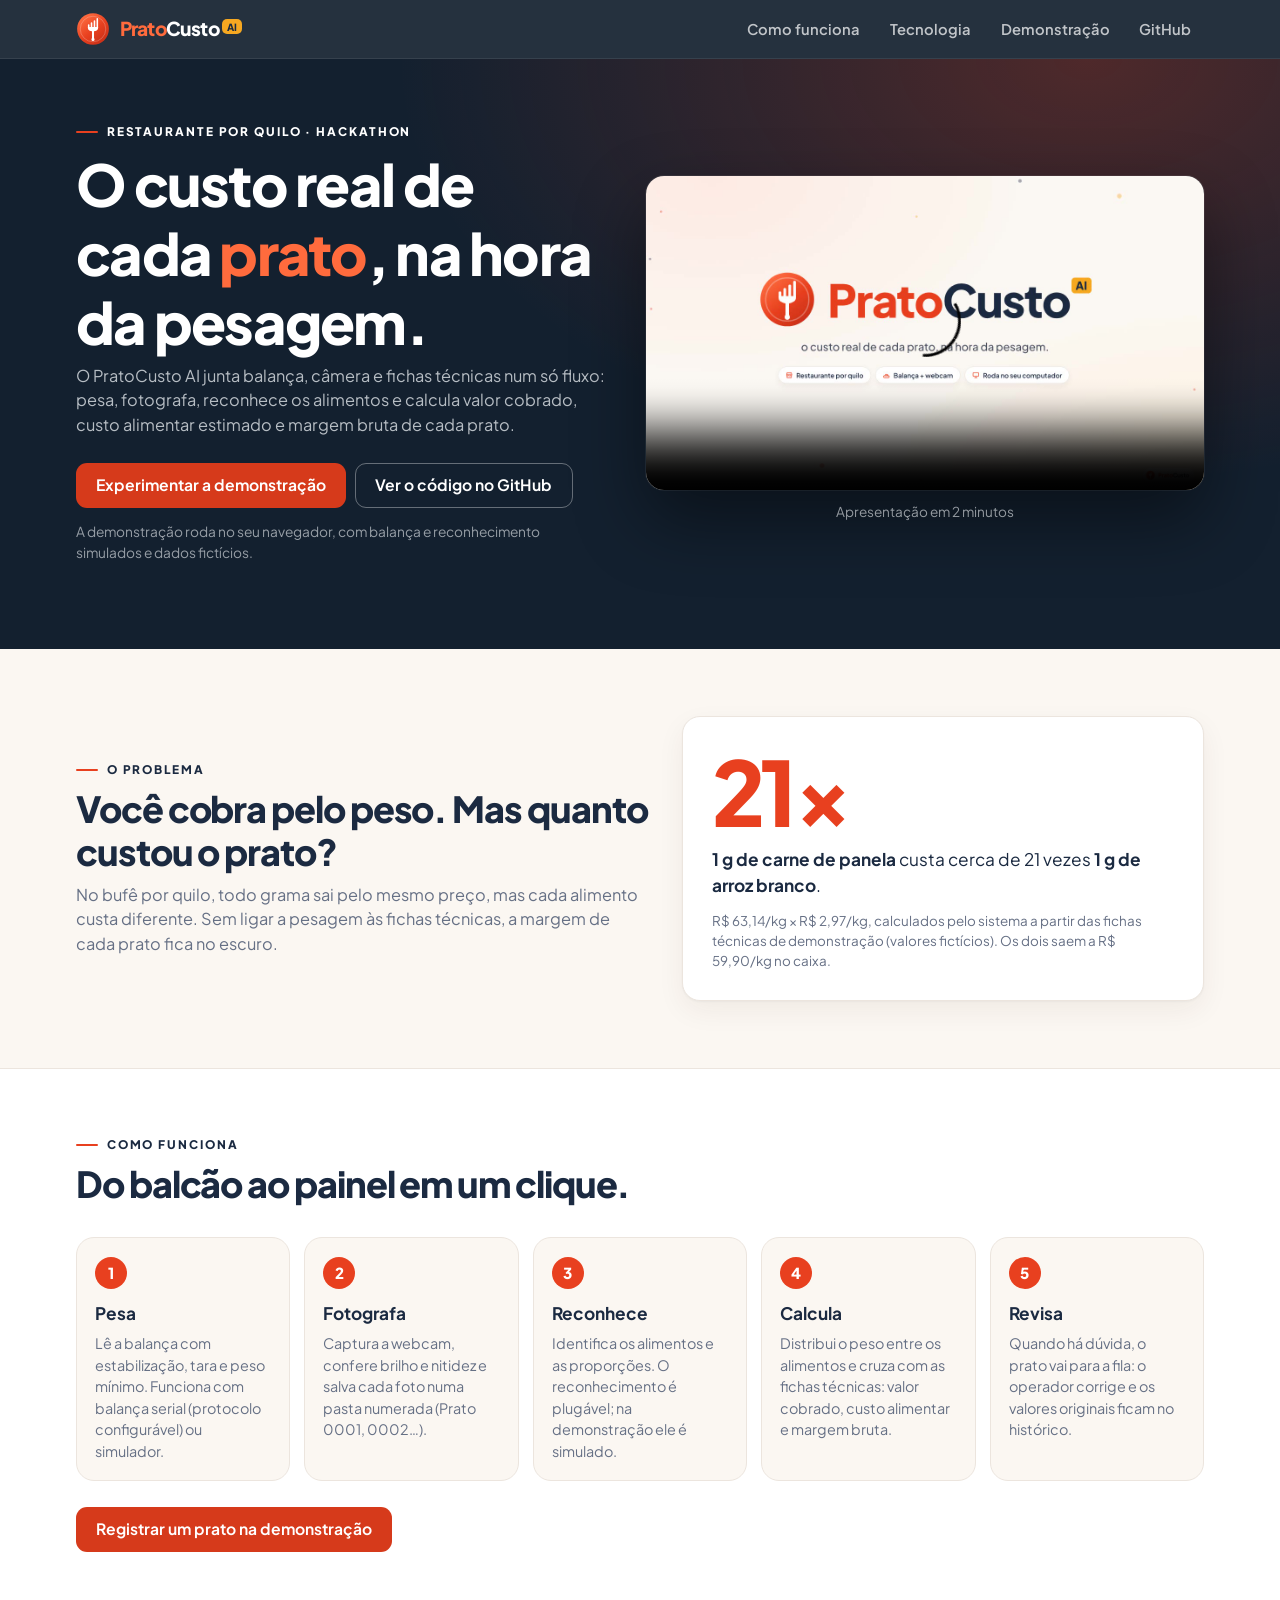
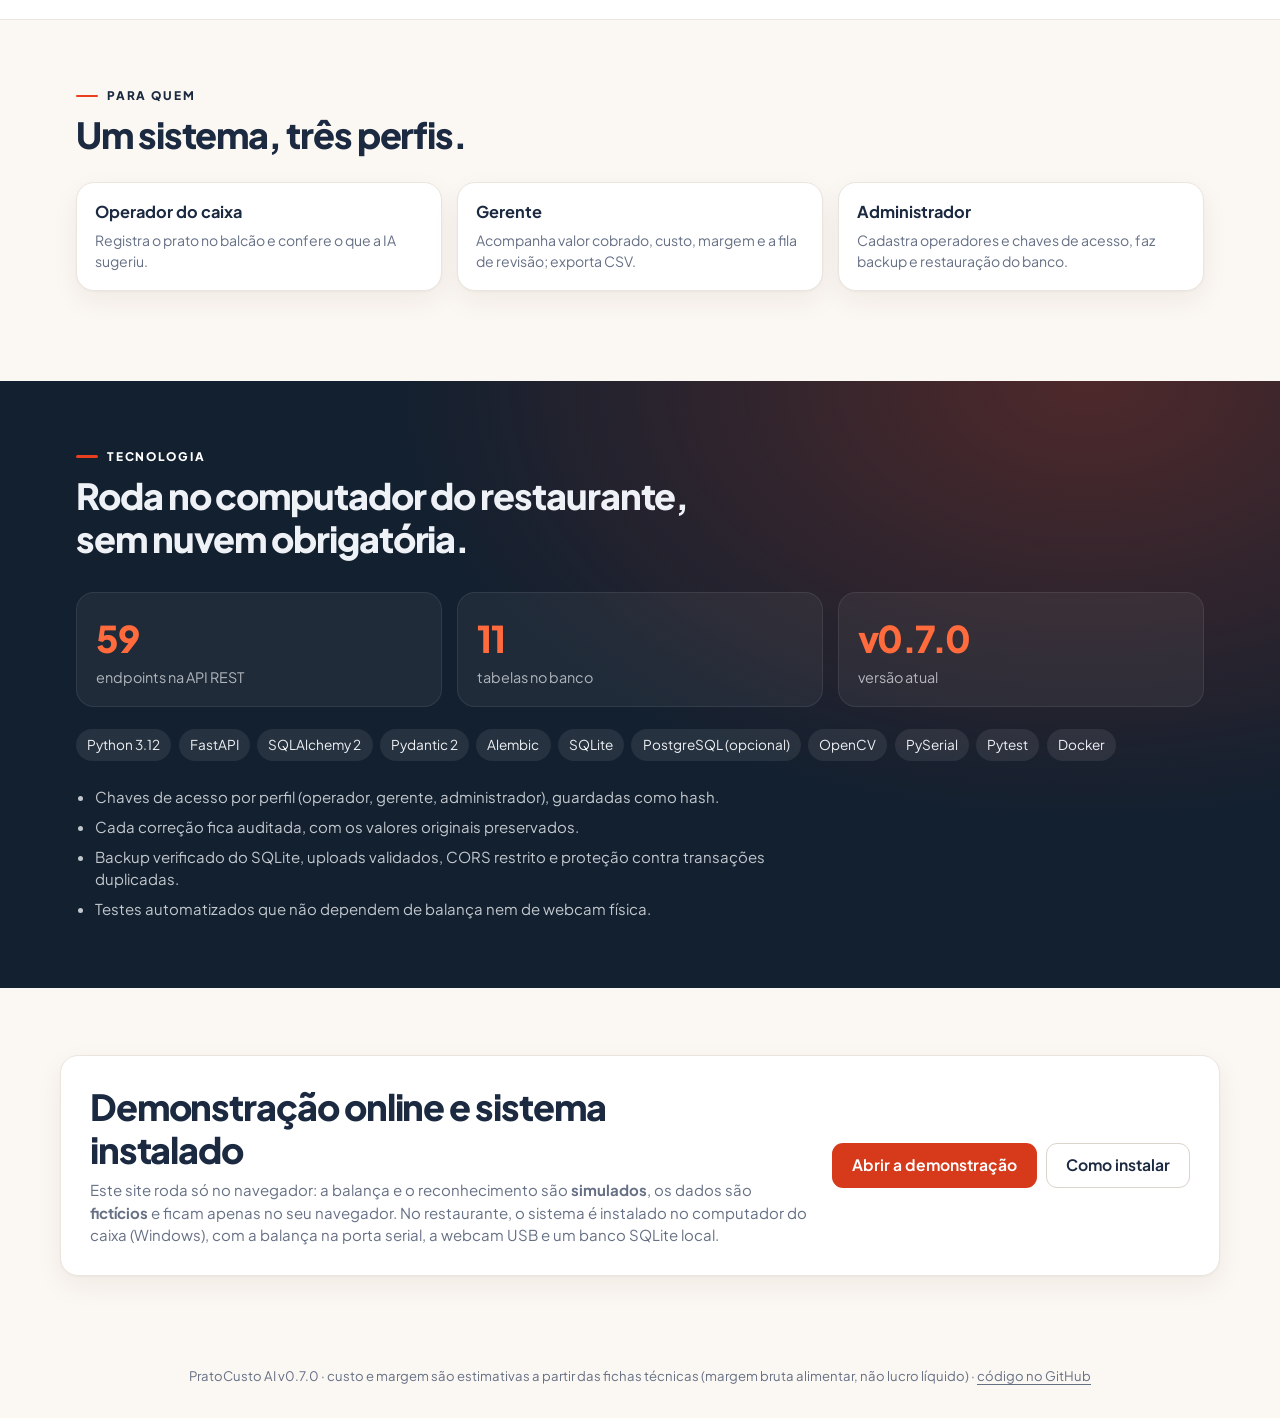
==== docs/index.html @ 38886a2a "Visual novo, página Balcão e site de demonstração no GitHub Pages - Identidade visual (tomate, tinta" ====
<!doctype html>
<html lang="pt-BR">
<head>
  <meta charset="utf-8">
  <meta name="viewport" content="width=device-width, initial-scale=1">
  <meta http-equiv="Content-Security-Policy" content="default-src 'self'; script-src 'self'; style-src 'self'; img-src 'self' data: blob:; media-src 'self' blob:; connect-src 'self'; base-uri 'self'; form-action 'self'; object-src 'none'">
  <meta name="description" content="PratoCusto AI: o custo real de cada prato no restaurante por quilo, na hora da pesagem. Balança, câmera, fichas técnicas e margem bruta.">
  <meta name="theme-color" content="#13202F">
  <title>PratoCusto AI — o custo real de cada prato</title>
  <link rel="icon" type="image/svg+xml" href="app/static/img/icone.svg">
  <link rel="preload" as="font" type="font/woff2" crossorigin href="app/static/fonts/PlusJakartaSans.woff2">
  <link rel="stylesheet" href="app/static/style.css">
  <link rel="stylesheet" href="assets/landing.css">
</head>
<body class="landing">
  <header class="topbar dark">
    <a class="brand" href="#inicio" aria-label="PratoCusto AI — início">
      <img src="app/static/img/icone.svg" alt="">
      <span class="wordmark"><span class="p">Prato</span>Custo<span class="ai">AI</span></span>
    </a>
    <nav aria-label="Seções">
      <a href="#como-funciona">Como funciona</a>
      <a href="#tecnologia">Tecnologia</a>
      <a href="app/index.html">Demonstração</a>
      <a href="https://github.com/LabdoGui/Hackathon-Bovinus">GitHub</a>
    </nav>
  </header>

  <section class="l-hero" id="inicio">
    <div class="l-wrap l-hero-grid">
      <div>
        <p class="kicker">Restaurante por quilo · Hackathon</p>
        <h1>O custo real de cada <span class="p">prato</span>, na hora da pesagem.</h1>
        <p class="lead">O PratoCusto AI junta balança, câmera e fichas técnicas num só fluxo: pesa, fotografa, reconhece os alimentos e calcula valor cobrado, custo alimentar estimado e margem bruta de cada prato.</p>
        <div class="actions">
          <a class="button lg" href="app/balcao.html">Experimentar a demonstração</a>
          <a class="button lg ghost" href="https://github.com/LabdoGui/Hackathon-Bovinus">Ver o código no GitHub</a>
        </div>
        <p class="l-small">A demonstração roda no seu navegador, com balança e reconhecimento simulados e dados fictícios.</p>
      </div>
      
      <figure class="l-video">
        <video controls preload="none" playsinline poster="media/pratocusto-poster.jpg">
          <source src="media/pratocusto.mp4" type="video/mp4">
        </video>
        <figcaption>Apresentação em 2 minutos</figcaption>
      </figure>
      
    </div>
  </section>

  <main>
    <section class="l-section">
      <div class="l-wrap l-problem">
        <div>
          <p class="kicker">O problema</p>
          <h2>Você cobra pelo peso. Mas quanto custou o prato?</h2>
          <p class="lead">No bufê por quilo, todo grama sai pelo mesmo preço, mas cada alimento custa diferente. Sem ligar a pesagem às fichas técnicas, a margem de cada prato fica no escuro.</p>
        </div>
        
        <div class="l-big card">
          <span class="l-ratio">21×</span>
          <p><b>1 g de carne de panela</b> custa cerca de 21 vezes <b>1 g de arroz branco</b>.</p>
          <p class="l-small">R$ 63,14/kg × R$ 2,97/kg, calculados pelo sistema a partir das fichas técnicas de demonstração (valores fictícios). Os dois saem a R$ 59,90/kg no caixa.</p>
        </div>
        
      </div>
    </section>

    <section class="l-section alt" id="como-funciona">
      <div class="l-wrap">
        <p class="kicker">Como funciona</p>
        <h2>Do balcão ao painel em um clique.</h2>
        <ol class="l-steps">
          <li><b>Pesa</b><span>Lê a balança com estabilização, tara e peso mínimo. Funciona com balança serial (protocolo configurável) ou simulador.</span></li>
          <li><b>Fotografa</b><span>Captura a webcam, confere brilho e nitidez e salva cada foto numa pasta numerada (Prato 0001, 0002…).</span></li>
          <li><b>Reconhece</b><span>Identifica os alimentos e as proporções. O reconhecimento é plugável; na demonstração ele é simulado.</span></li>
          <li><b>Calcula</b><span>Distribui o peso entre os alimentos e cruza com as fichas técnicas: valor cobrado, custo alimentar e margem bruta.</span></li>
          <li><b>Revisa</b><span>Quando há dúvida, o prato vai para a fila: o operador corrige e os valores originais ficam no histórico.</span></li>
        </ol>
        <div class="actions"><a class="button lg" href="app/balcao.html">Registrar um prato na demonstração</a></div>
      </div>
    </section>

    <section class="l-section">
      <div class="l-wrap">
        <p class="kicker">Para quem</p>
        <h2>Um sistema, três perfis.</h2>
        <div class="tiles l-tiles">
          <a class="tile" href="app/balcao.html"><strong>Operador do caixa</strong><span>Registra o prato no balcão e confere o que a IA sugeriu.</span></a>
          <a class="tile" href="app/dashboard.html"><strong>Gerente</strong><span>Acompanha valor cobrado, custo, margem e a fila de revisão; exporta CSV.</span></a>
          <a class="tile" href="https://github.com/LabdoGui/Hackathon-Bovinus/blob/claude/magical-fermat-438tis/docs/seguranca.md"><strong>Administrador</strong><span>Cadastra operadores e chaves de acesso, faz backup e restauração do banco.</span></a>
        </div>
      </div>
    </section>

    <section class="l-section dark" id="tecnologia">
      <div class="l-wrap">
        <p class="kicker">Tecnologia</p>
        <h2>Roda no computador do restaurante, sem nuvem obrigatória.</h2>
        <div class="l-stats">
          <div><b>59</b><span>endpoints na API REST</span></div>
          <div><b>11</b><span>tabelas no banco</span></div>
          <div><b>v0.7.0</b><span>versão atual</span></div>
        </div>
        <div class="chips l-chips">
          <span class="chip">Python 3.12</span><span class="chip">FastAPI</span><span class="chip">SQLAlchemy 2</span><span class="chip">Pydantic 2</span><span class="chip">Alembic</span><span class="chip">SQLite</span><span class="chip">PostgreSQL (opcional)</span><span class="chip">OpenCV</span><span class="chip">PySerial</span><span class="chip">Pytest</span><span class="chip">Docker</span>
        </div>
        <ul class="l-list">
          <li>Chaves de acesso por perfil (operador, gerente, administrador), guardadas como hash.</li>
          <li>Cada correção fica auditada, com os valores originais preservados.</li>
          <li>Backup verificado do SQLite, uploads validados, CORS restrito e proteção contra transações duplicadas.</li>
          <li>Testes automatizados que não dependem de balança nem de webcam física.</li>
        </ul>
      </div>
    </section>

    <section class="l-section">
      <div class="l-wrap l-cta card">
        <div>
          <h2>Demonstração online e sistema instalado</h2>
          <p>Este site roda só no navegador: a balança e o reconhecimento são <b>simulados</b>, os dados são <b>fictícios</b> e ficam apenas no seu navegador. No restaurante, o sistema é instalado no computador do caixa (Windows), com a balança na porta serial, a webcam USB e um banco SQLite local.</p>
        </div>
        <div class="actions">
          <a class="button lg" href="app/index.html">Abrir a demonstração</a>
          <a class="button lg secondary" href="https://github.com/LabdoGui/Hackathon-Bovinus/blob/claude/magical-fermat-438tis/docs/instalacao-windows.md">Como instalar</a>
        </div>
      </div>
    </section>
  </main>

  <footer class="footer">PratoCusto AI v0.7.0 · custo e margem são estimativas a partir das fichas técnicas (margem bruta alimentar, não lucro líquido) · <a href="https://github.com/LabdoGui/Hackathon-Bovinus">código no GitHub</a></footer>
</body>
</html>
---- docs/app/static/style.css ----
/* PratoCusto AI — identidade visual (tomate, tinta, mostarda, creme, noite).
   Fonte: Plus Jakarta Sans (SIL Open Font License, ver fonts/OFL.txt). */
@font-face {
  font-family: "Plus Jakarta Sans";
  src: url("fonts/PlusJakartaSans.woff2") format("woff2");
  font-weight: 200 800;
  font-display: swap;
}

:root {
  color-scheme: light;
  --bg: #fbf7f2;
  --surface: #ffffff;
  --surface-2: #f7f1ea;
  --text: #1b2a41;
  --muted: #667085;
  --border: #ece5de;
  --border-strong: #dcd3ca;
  --brand: #e8401f;
  --accent: #d63a1b;
  --accent-hover: #bb3116;
  --accent-ink: #b8321a;
  --accent-soft: #fde9e3;
  --on-accent: #ffffff;
  --mustard: #f6a821;
  --mustard-soft: #fef3dc;
  --ok: #18794e;
  --ok-soft: #e3f4ea;
  --warn: #a15c07;
  --warn-soft: #fef3dc;
  --danger: #c2261b;
  --danger-soft: #fde7e5;
  --ring: rgba(232, 64, 31, 0.28);
  --shadow: 0 1px 2px rgba(27, 42, 65, 0.04), 0 10px 28px rgba(60, 30, 10, 0.06);
  --shadow-lg: 0 2px 4px rgba(27, 42, 65, 0.05), 0 20px 44px rgba(60, 30, 10, 0.1);
  --radius: 18px;
  --radius-sm: 11px;
  --font: "Plus Jakarta Sans", system-ui, -apple-system, "Segoe UI", Roboto, sans-serif;
}
@media (prefers-color-scheme: dark) {
  :root {
    color-scheme: dark;
    --bg: #0f1925;
    --surface: #162334;
    --surface-2: #1c2b3f;
    --text: #eef1f5;
    --muted: #9aa6b6;
    --border: #243449;
    --border-strong: #31445c;
    --brand: #ff6b3d;
    --accent: #ff6b3d;
    --accent-hover: #ff8a62;
    --accent-ink: #ff8a62;
    --accent-soft: rgba(255, 107, 61, 0.14);
    --on-accent: #1b0f0a;
    --mustard-soft: rgba(246, 168, 33, 0.14);
    --ok: #4cc38a;
    --ok-soft: rgba(76, 195, 138, 0.14);
    --warn: #f6b348;
    --warn-soft: rgba(246, 179, 72, 0.14);
    --danger: #ff7a6e;
    --danger-soft: rgba(255, 122, 110, 0.14);
    --ring: rgba(255, 107, 61, 0.35);
    --shadow: 0 1px 2px rgba(0, 0, 0, 0.3), 0 10px 28px rgba(0, 0, 0, 0.25);
    --shadow-lg: 0 2px 4px rgba(0, 0, 0, 0.3), 0 20px 44px rgba(0, 0, 0, 0.35);
  }
}

/* ------------------------------------------------------------------ base */
* { box-sizing: border-box; }
html { -webkit-text-size-adjust: 100%; }
body {
  margin: 0; min-height: 100vh; display: flex; flex-direction: column;
  font-family: var(--font); font-size: 15px; line-height: 1.5;
  background: var(--bg); color: var(--text);
  -webkit-font-smoothing: antialiased;
}
a { color: var(--accent-ink); text-underline-offset: 3px; }
a:hover { text-decoration-thickness: 2px; }
h1, h2, h3 { line-height: 1.2; margin: 0; }
h1 { font-size: clamp(1.6rem, 1.2rem + 1.4vw, 2.1rem); font-weight: 800; letter-spacing: -0.03em; }
h2 { font-size: 1.08rem; font-weight: 750; letter-spacing: -0.01em; margin-bottom: 0.9rem; }
h3 { font-size: 0.95rem; font-weight: 700; margin: 1rem 0 0.4rem; }
p { margin: 0 0 0.75rem; }
.muted { color: var(--muted); }
[hidden] { display: none !important; }
:focus-visible { outline: 3px solid var(--ring); outline-offset: 2px; border-radius: 6px; }
.num, .metric-value, td { font-variant-numeric: tabular-nums; }

/* ------------------------------------------------------------- topo */
.demo-banner {
  display: flex; flex-wrap: wrap; align-items: center; justify-content: center; gap: 0.4rem 0.9rem;
  padding: 0.55rem 1rem; background: #13202f; color: #eef1f5; font-size: 0.86rem; text-align: center;
  border-bottom: 1px solid rgba(255, 255, 255, 0.08);
}
.demo-banner strong { color: var(--mustard); }
.demo-banner button { padding: 0.2rem 0.7rem; font-size: 0.8rem; background: transparent; color: inherit; border-color: currentColor; }
.demo-banner button:hover { background: rgba(255, 255, 255, 0.12); }
.topbar {
  position: sticky; top: 0; z-index: 10;
  display: flex; align-items: center; gap: 1rem; padding: 0.7rem max(1rem, calc((100% - 1160px) / 2 + 1rem));
  background: color-mix(in srgb, var(--surface) 88%, transparent);
  backdrop-filter: saturate(1.4) blur(10px); -webkit-backdrop-filter: saturate(1.4) blur(10px);
  border-bottom: 1px solid var(--border);
}
.brand { display: inline-flex; align-items: center; gap: 0.6rem; text-decoration: none; color: var(--text); flex: none; }
.brand img { width: 34px; height: 34px; display: block; }
.wordmark { font-weight: 800; font-size: 1.2rem; letter-spacing: -0.04em; line-height: 1; white-space: nowrap; }
.wordmark .p { color: var(--brand); }
.wordmark .ai {
  font-size: 0.62rem; letter-spacing: 0.02em; vertical-align: 0.55em; margin-left: 0.2rem;
  padding: 0.1rem 0.3rem; border-radius: 5px; background: var(--mustard); color: #1b2a41;
}
.topbar nav { margin-left: auto; display: flex; gap: 0.25rem; overflow-x: auto; scrollbar-width: none; }
.topbar nav::-webkit-scrollbar { display: none; }
.topbar nav a {
  padding: 0.42rem 0.8rem; border-radius: 999px; color: var(--muted); text-decoration: none;
  font-weight: 600; font-size: 0.92rem; white-space: nowrap;
}
.topbar nav a:hover { color: var(--text); background: var(--surface-2); }
.topbar nav a[aria-current="page"] { color: var(--accent-ink); background: var(--accent-soft); }

/* ------------------------------------------------------------ layout */
.container { width: 100%; max-width: 1160px; margin: 0 auto; padding: 1.8rem 1rem 3rem; flex: 1; }
.page-head { margin-bottom: 1.4rem; }
.kicker {
  display: flex; align-items: center; gap: 0.55rem; margin: 0 0 0.5rem;
  font-size: 0.74rem; font-weight: 800; letter-spacing: 0.16em; text-transform: uppercase; color: var(--text);
}
.kicker::before { content: ""; width: 22px; height: 2.5px; border-radius: 2px; background: var(--brand); }
.lead { color: var(--muted); font-size: 1.02rem; margin: 0.5rem 0 0; max-width: 62ch; }
.back { display: inline-flex; gap: 0.3rem; margin-bottom: 0.8rem; font-weight: 600; text-decoration: none; }
.grid-2 { display: grid; gap: 1.1rem; grid-template-columns: minmax(0, 1fr); margin-bottom: 1.1rem; }
@media (min-width: 900px) {
  .grid-2 { grid-template-columns: minmax(0, 1.25fr) minmax(0, 1fr); align-items: start; }
  .grid-2.wide-left { grid-template-columns: minmax(0, 1.65fr) minmax(0, 1fr); }
}
.footer { padding: 1.4rem 1rem 2rem; text-align: center; color: var(--muted); font-size: 0.82rem; }

/* -------------------------------------------------------------- cards */
.card {
  background: var(--surface); border: 1px solid var(--border); border-radius: var(--radius);
  padding: 1.3rem 1.35rem; margin: 0 0 1.1rem; box-shadow: var(--shadow);
}
.grid-2 > .card, .grid-2 > div > .card:last-child { margin-bottom: 0; }
.grid-2 > div > .card { margin-bottom: 1.1rem; }
.card-head { display: flex; align-items: center; justify-content: space-between; gap: 0.75rem; margin-bottom: 0.9rem; }
.card-head h2 { margin: 0; }

/* ------------------------------------------------------------ botões */
button, a.button {
  font: inherit; font-weight: 650; font-size: 0.93rem; line-height: 1.2;
  display: inline-flex; align-items: center; justify-content: center; gap: 0.45rem;
  padding: 0.62rem 1.05rem; border-radius: var(--radius-sm); border: 1px solid transparent;
  background: var(--accent); color: var(--on-accent); cursor: pointer; text-decoration: none;
  transition: background-color 0.15s, border-color 0.15s, transform 0.05s;
}
button:hover, a.button:hover { background: var(--accent-hover); }
button:active { transform: translateY(1px); }
button.secondary, a.button.secondary { background: var(--surface); color: var(--text); border-color: var(--border-strong); }
button.secondary:hover, a.button.secondary:hover { background: var(--surface-2); border-color: var(--muted); }
button.link { background: none; border: none; color: var(--accent-ink); padding: 0; text-decoration: underline; font-weight: 600; }
button.big { padding: 0.95rem 1.4rem; font-size: 1.05rem; border-radius: 14px; width: 100%; }
button:disabled { opacity: 0.5; cursor: not-allowed; transform: none; }
a.button { padding: 0.45rem 0.85rem; font-size: 0.86rem; }
a.button.lg { padding: 0.75rem 1.2rem; font-size: 0.98rem; }
.card-head .actions { margin-top: 0; }
.actions { display: flex; flex-wrap: wrap; gap: 0.55rem; margin-top: 0.9rem; }

/* -------------------------------------------------------- formulários */
input, select, textarea {
  font: inherit; font-size: 0.95rem; padding: 0.55rem 0.7rem; min-height: 42px;
  border: 1px solid var(--border-strong); border-radius: var(--radius-sm);
  background: var(--surface); color: var(--text); max-width: 100%;
}
input:focus, select:focus, textarea:focus { outline: none; border-color: var(--accent); box-shadow: 0 0 0 3px var(--ring); }
input[type="file"] { padding: 0.45rem; width: 100%; background: var(--surface-2); border-style: dashed; }
input[type="file"]::file-selector-button {
  font: inherit; font-weight: 650; margin-right: 0.8rem; padding: 0.4rem 0.8rem; border-radius: 8px;
  border: 1px solid var(--border-strong); background: var(--surface); color: var(--text); cursor: pointer;
}
input[type="radio"] { min-height: 0; accent-color: var(--accent); }
textarea { width: 100%; min-height: 0; resize: vertical; }
label { display: block; margin: 0.8rem 0 0.3rem; color: var(--muted); font-size: 0.88rem; font-weight: 600; }
.field-row { display: flex; flex-wrap: wrap; gap: 0.8rem; }
.field-row > label { flex: 1 1 10rem; margin-top: 0; }
.field-row input { width: 100%; }
.login { display: flex; flex-wrap: wrap; gap: 0.6rem; align-items: center; }
.login label { margin: 0; color: var(--text); font-weight: 700; }
.login input { flex: 1 1 18rem; }
.login .msg { flex-basis: 100%; }
.who { margin: 0; display: flex; flex-wrap: wrap; gap: 0.4rem; align-items: center; }
#auth { padding: 0.9rem 1.2rem; }
.filters { display: flex; flex-wrap: wrap; gap: 0.75rem; align-items: end; }
.filters label { margin: 0; display: flex; flex-direction: column; gap: 0.25rem; }
fieldset.modes { border: 0; padding: 0; margin: 0 0 0.8rem; display: inline-flex; gap: 0.25rem; background: var(--surface-2); border-radius: 999px; padding: 0.25rem; }
fieldset.modes legend { float: left; color: var(--muted); font-size: 0.85rem; font-weight: 600; padding: 0.35rem 0.6rem 0 0.5rem; }
fieldset.modes label { display: inline-flex; align-items: center; gap: 0.35rem; margin: 0; padding: 0.3rem 0.75rem; border-radius: 999px; color: var(--text); cursor: pointer; }
fieldset.modes label:has(input:checked) { background: var(--surface); box-shadow: var(--shadow); }

/* ------------------------------------------------------------- métricas */
.metrics { display: grid; grid-template-columns: repeat(auto-fit, minmax(158px, 1fr)); gap: 0.75rem; }
.metric {
  background: var(--surface-2); border-radius: 14px; padding: 0.9rem 1rem;
  display: flex; flex-direction: column; gap: 0.2rem; min-width: 0;
}
.metric-label { color: var(--muted); font-size: 0.8rem; font-weight: 600; }
.metric-value { font-size: 1.45rem; font-weight: 800; letter-spacing: -0.03em; overflow-wrap: anywhere; }
.metric-hint { color: var(--muted); font-size: 0.78rem; }
.metric.accent { background: var(--accent-soft); }
.metric.accent .metric-value { color: var(--accent-ink); }
.notes { margin: 0.9rem 0 0; padding-left: 1.1rem; color: var(--muted); font-size: 0.86rem; }
.notes li + li { margin-top: 0.2rem; }
.notes .warn { color: var(--warn); }

/* ------------------------------------------------------------- tabelas */
.table-wrap { overflow-x: auto; margin: 0 -0.2rem; }
table { border-collapse: collapse; width: 100%; font-size: 0.92rem; }
th, td { text-align: left; padding: 0.6rem 0.65rem; border-bottom: 1px solid var(--border); vertical-align: middle; }
th { color: var(--muted); font-weight: 700; font-size: 0.74rem; letter-spacing: 0.06em; text-transform: uppercase; white-space: nowrap; }
tbody tr:hover td { background: var(--surface-2); }
tbody tr:last-child td { border-bottom: 0; }
.nums td:not(:first-child) { white-space: nowrap; }
.kv th { width: 42%; text-transform: none; letter-spacing: 0; font-size: 0.9rem; font-weight: 600; }
td input[type="number"] { width: 6.5rem; }
td:has(> input[type="number"]) { white-space: nowrap; }
td select { width: 100%; min-width: 12rem; }
details { margin-top: 0.8rem; }
summary { cursor: pointer; color: var(--accent-ink); font-weight: 650; }

/* ---------------------------------------------------- mensagens e selos */
.msg { padding: 0.65rem 0.9rem; border-radius: var(--radius-sm); margin: 0.6rem 0; background: var(--surface-2); color: var(--text); font-size: 0.92rem; }
.msg.error { background: var(--danger-soft); color: var(--danger); }
.msg.ok { background: var(--ok-soft); color: var(--ok); }
.msg.warn { background: var(--warn-soft); color: var(--warn); }
.badge {
  display: inline-flex; align-items: center; gap: 0.3rem; font-size: 0.76rem; font-weight: 700;
  padding: 0.2rem 0.6rem; border-radius: 999px; background: var(--surface-2); color: var(--muted); vertical-align: middle;
}
.badge.pending_review { background: var(--warn-soft); color: var(--warn); }
.badge.confirmed { background: var(--ok-soft); color: var(--ok); }
.badge.cancelled { background: var(--danger-soft); color: var(--danger); }
.badge.sim { background: var(--mustard-soft); color: var(--warn); }
.chips { display: flex; flex-wrap: wrap; gap: 0.45rem; }
.chip { display: inline-flex; gap: 0.35rem; align-items: center; padding: 0.35rem 0.7rem; border-radius: 999px; background: var(--surface-2); font-size: 0.85rem; }
.chip b { font-weight: 700; }
.reasons { margin: 0; padding-left: 1rem; }
.history { list-style: none; padding: 0; margin: 0; display: grid; gap: 0.8rem; }
.history li { position: relative; padding-left: 1.1rem; font-size: 0.92rem; }
.history li::before { content: ""; position: absolute; left: 0; top: 0.45rem; width: 8px; height: 8px; border-radius: 50%; background: var(--brand); }
.history li::after { content: ""; position: absolute; left: 3.5px; top: 1.1rem; bottom: -0.8rem; width: 1px; background: var(--border-strong); }
.history li:last-child::after { display: none; }

/* -------------------------------------------------------- imagens e gráfico */
.preview {
  display: block; width: 100%; max-width: 100%; aspect-ratio: 4 / 3; object-fit: cover; margin: 0.2rem 0 0;
  border-radius: 14px; border: 1px solid var(--border);
  background: repeating-linear-gradient(45deg, var(--surface-2) 0 12px, var(--surface) 12px 24px);
}
.result-img:not([src]) { display: none; }
.result-img { aspect-ratio: auto; max-height: 360px; object-fit: contain; }
.chart { width: 100%; height: auto; max-height: 240px; }
.chart .bar { fill: var(--brand); rx: 4px; }
.chart .bar:hover { fill: var(--accent-hover); }
.chart .base { stroke: var(--border-strong); stroke-width: 1; }
.chart .axis { fill: var(--muted); font-size: 11px; font-family: var(--font); }

/* ------------------------------------------------------- página inicial */
.hero {
  display: grid; gap: 1.6rem; align-items: center; grid-template-columns: minmax(0, 1fr);
  padding: 2rem 1.6rem; margin-bottom: 1.4rem; border-radius: 24px;
  background: radial-gradient(120% 140% at 100% 0%, var(--accent-soft), transparent 55%), var(--surface);
  border: 1px solid var(--border); box-shadow: var(--shadow);
}
@media (min-width: 820px) { .hero { grid-template-columns: minmax(0, 1fr) auto; padding: 2.6rem 2.6rem; } }
.hero h1 { font-size: clamp(1.9rem, 1.3rem + 2.4vw, 2.9rem); }
.hero h1 .p { color: var(--brand); }
.hero-mark { width: 150px; height: 150px; filter: drop-shadow(0 18px 24px rgba(200, 50, 20, 0.28)); }
@media (max-width: 819px) { .hero-mark { width: 96px; height: 96px; order: -1; } }
.tiles { display: grid; gap: 0.9rem; grid-template-columns: repeat(auto-fit, minmax(210px, 1fr)); margin-bottom: 1.4rem; }
.tile {
  display: flex; flex-direction: column; gap: 0.35rem; padding: 1.1rem 1.15rem; border-radius: var(--radius);
  background: var(--surface); border: 1px solid var(--border); box-shadow: var(--shadow);
  color: var(--text); text-decoration: none; transition: transform 0.15s, box-shadow 0.15s, border-color 0.15s;
}
.tile:hover { transform: translateY(-2px); box-shadow: var(--shadow-lg); border-color: var(--border-strong); }
.tile .ico { width: 40px; height: 40px; border-radius: 12px; display: grid; place-items: center; background: var(--accent-soft); color: var(--accent-ink); margin-bottom: 0.3rem; }
.tile .ico svg { width: 22px; height: 22px; }
.tile strong { font-size: 1.02rem; }
.tile span { color: var(--muted); font-size: 0.88rem; }

/* ----------------------------------------------------------------- balcão */
.scale-readout {
  display: flex; align-items: baseline; gap: 0.5rem; padding: 1rem 1.1rem; margin-top: 1rem;
  background: var(--text); color: var(--bg); border-radius: 14px;
}
.scale-readout .w { font-size: 2.2rem; font-weight: 800; letter-spacing: -0.04em; font-variant-numeric: tabular-nums; }
.scale-readout .u { font-weight: 700; opacity: 0.7; }
.scale-readout .s { margin-left: auto; font-size: 0.82rem; font-weight: 700; color: var(--mustard); }
.steps { list-style: none; margin: 1rem 0 0; padding: 0; display: grid; gap: 0.5rem; }
.steps li { display: flex; gap: 0.7rem; align-items: flex-start; padding: 0.65rem 0.8rem; border-radius: 12px; background: var(--surface-2); color: var(--muted); font-size: 0.92rem; }
.steps li::before {
  content: ""; flex: none; width: 1.35rem; height: 1.35rem; margin-top: 0.05rem; border-radius: 50%;
  border: 2px solid var(--border-strong); background: var(--surface);
}
.steps li.run { color: var(--text); }
.steps li.run::before { border-color: var(--accent); border-right-color: transparent; animation: spin 0.8s linear infinite; }
.steps li.done { color: var(--text); }
.steps li.done::before { border-color: var(--ok); background: var(--ok) url("data:image/svg+xml,%3Csvg xmlns='http://www.w3.org/2000/svg' viewBox='0 0 16 16'%3E%3Cpath d='M4 8.5l2.5 2.5L12 5.5' fill='none' stroke='white' stroke-width='2.2' stroke-linecap='round' stroke-linejoin='round'/%3E%3C/svg%3E") center / 100% no-repeat; }
.steps li.fail { color: var(--danger); }
.steps li.fail::before { border-color: var(--danger); background: var(--danger-soft); }
.steps b { color: inherit; }
@keyframes spin { to { transform: rotate(360deg); } }
@media (prefers-reduced-motion: reduce) { .steps li.run::before { animation: none; } }
.total-line { display: flex; flex-wrap: wrap; align-items: baseline; gap: 0.4rem 1rem; margin-bottom: 1rem; }
.total-line .big { font-size: 2.3rem; font-weight: 800; letter-spacing: -0.04em; color: var(--accent-ink); }

/* --------------------------------------------------------------- celular */
@media (max-width: 640px) {
  .topbar { gap: 0.5rem; padding: 0.55rem 0.75rem; }
  .wordmark { display: none; }
  .brand img { width: 32px; height: 32px; }
  .topbar nav { gap: 0.1rem; }
  .topbar nav a { padding: 0.4rem 0.55rem; font-size: 0.88rem; }
  .card { padding: 1.05rem 1rem; border-radius: 16px; }
  .container { padding-top: 1.3rem; }
  .actions > button { flex: 1 1 auto; }
}
---- docs/assets/landing.css ----
/* Página de apresentação (GitHub Pages). Usa os tokens de app/static/style.css. */
.landing { --noite: #13202f; --noite-2: #1b2a41; }
.landing .footer a { color: inherit; }

.topbar.dark {
  background: color-mix(in srgb, var(--noite) 92%, transparent);
  border-bottom-color: rgba(255, 255, 255, 0.08);
}
.topbar.dark .wordmark { color: #fff; }
.topbar.dark .wordmark .p { color: #ff6b3d; }
.topbar.dark nav a { color: rgba(255, 255, 255, 0.72); }
.topbar.dark nav a:hover { color: #fff; background: rgba(255, 255, 255, 0.08); }

.l-wrap { width: 100%; max-width: 1160px; margin: 0 auto; padding: 0 1rem; }
.l-section { padding: 4.2rem 0; }
.l-section h2 { font-size: clamp(1.5rem, 1.1rem + 1.6vw, 2.25rem); font-weight: 800; letter-spacing: -0.03em; margin: 0 0 0.6rem; max-width: 26ch; }
.l-section.alt { background: var(--surface); border-block: 1px solid var(--border); }
.l-section.dark, .l-hero { background: radial-gradient(90% 120% at 85% 0%, rgba(232, 64, 31, 0.28), transparent 60%), var(--noite); color: #eef1f5; }
.l-section.dark .kicker, .l-hero .kicker { color: #fff; }
.l-section.dark .lead, .l-hero .lead { color: rgba(238, 241, 245, 0.75); }
.l-small { font-size: 0.86rem; color: var(--muted); margin-top: 0.9rem; }
.l-hero .l-small { color: rgba(238, 241, 245, 0.6); }

.l-hero { padding: 4rem 0 4.6rem; }
.l-hero-grid { display: grid; gap: 2.4rem; align-items: center; grid-template-columns: minmax(0, 1fr); }
@media (min-width: 960px) { .l-hero-grid { grid-template-columns: minmax(0, 1fr) minmax(0, 1.05fr); } }
.l-hero h1 { font-size: clamp(2.1rem, 1.3rem + 3.2vw, 3.6rem); color: #fff; max-width: 14ch; }
.l-hero h1 .p { color: #ff6b3d; }
.l-hero .actions { margin-top: 1.6rem; }
.button.ghost { background: transparent; color: #fff; border-color: rgba(255, 255, 255, 0.35); }
.button.ghost:hover { background: rgba(255, 255, 255, 0.08); border-color: #fff; }
.l-mark { width: min(260px, 60vw); justify-self: center; filter: drop-shadow(0 30px 40px rgba(232, 64, 31, 0.4)); }
.l-video { margin: 0; }
.l-video video {
  display: block; width: 100%; aspect-ratio: 16 / 9; border-radius: 18px; background: #0b131d;
  box-shadow: 0 30px 70px rgba(0, 0, 0, 0.45), 0 0 0 1px rgba(255, 255, 255, 0.08);
}
.l-video figcaption { margin-top: 0.7rem; font-size: 0.85rem; color: rgba(238, 241, 245, 0.6); text-align: center; }

.l-problem { display: grid; gap: 2rem; align-items: center; grid-template-columns: minmax(0, 1fr); }
@media (min-width: 900px) { .l-problem { grid-template-columns: minmax(0, 1.1fr) minmax(0, 1fr); } }
.l-big { padding: 1.8rem; margin: 0; }
.l-ratio { display: block; font-size: clamp(3.6rem, 2.6rem + 4vw, 5.6rem); font-weight: 800; letter-spacing: -0.05em; line-height: 1; color: var(--brand); margin-bottom: 0.7rem; }
.l-big p { font-size: 1.08rem; }
.l-big .l-small { font-size: 0.84rem; margin: 0; }

.l-steps { list-style: none; counter-reset: s; margin: 2rem 0 0; padding: 0; display: grid; gap: 0.9rem; grid-template-columns: repeat(auto-fit, minmax(200px, 1fr)); }
.l-steps li {
  counter-increment: s; position: relative; padding: 1.2rem 1.1rem 1.1rem; border-radius: var(--radius);
  background: var(--bg); border: 1px solid var(--border); display: flex; flex-direction: column; gap: 0.35rem;
}
.l-steps li::before {
  content: counter(s); width: 2rem; height: 2rem; border-radius: 50%; display: grid; place-items: center; margin-bottom: 0.4rem;
  background: var(--brand); color: #fff; font-weight: 800; font-size: 0.95rem;
}
.l-steps b { font-size: 1.08rem; }
.l-steps span { color: var(--muted); font-size: 0.9rem; }
.l-section .actions { margin-top: 1.6rem; }
.l-tiles { margin-top: 1.6rem; }

.l-stats { display: grid; gap: 0.9rem; grid-template-columns: repeat(auto-fit, minmax(160px, 1fr)); margin: 2rem 0 1.4rem; }
.l-stats div { padding: 1.1rem 1.2rem; border-radius: var(--radius); background: rgba(255, 255, 255, 0.05); border: 1px solid rgba(255, 255, 255, 0.08); }
.l-stats b { display: block; font-size: 2.3rem; font-weight: 800; letter-spacing: -0.04em; color: #ff6b3d; }
.l-stats span { color: rgba(238, 241, 245, 0.7); font-size: 0.9rem; }
.l-chips .chip { background: rgba(255, 255, 255, 0.08); color: #eef1f5; }
.l-list { margin: 1.6rem 0 0; padding-left: 1.2rem; color: rgba(238, 241, 245, 0.8); display: grid; gap: 0.45rem; max-width: 70ch; }

.l-cta { display: grid; gap: 1.2rem; align-items: center; grid-template-columns: minmax(0, 1fr); padding: 1.8rem; }
@media (min-width: 900px) { .l-cta { grid-template-columns: minmax(0, 1.5fr) auto; } }
.l-cta h2 { margin-bottom: 0.5rem; }
.l-cta p { margin: 0; color: var(--muted); }
.l-cta .actions { margin: 0; }

@media (max-width: 640px) {
  .l-section { padding: 3rem 0; }
  .l-hero { padding: 2.6rem 0 3rem; }
  .topbar.dark .wordmark { display: none; }
}
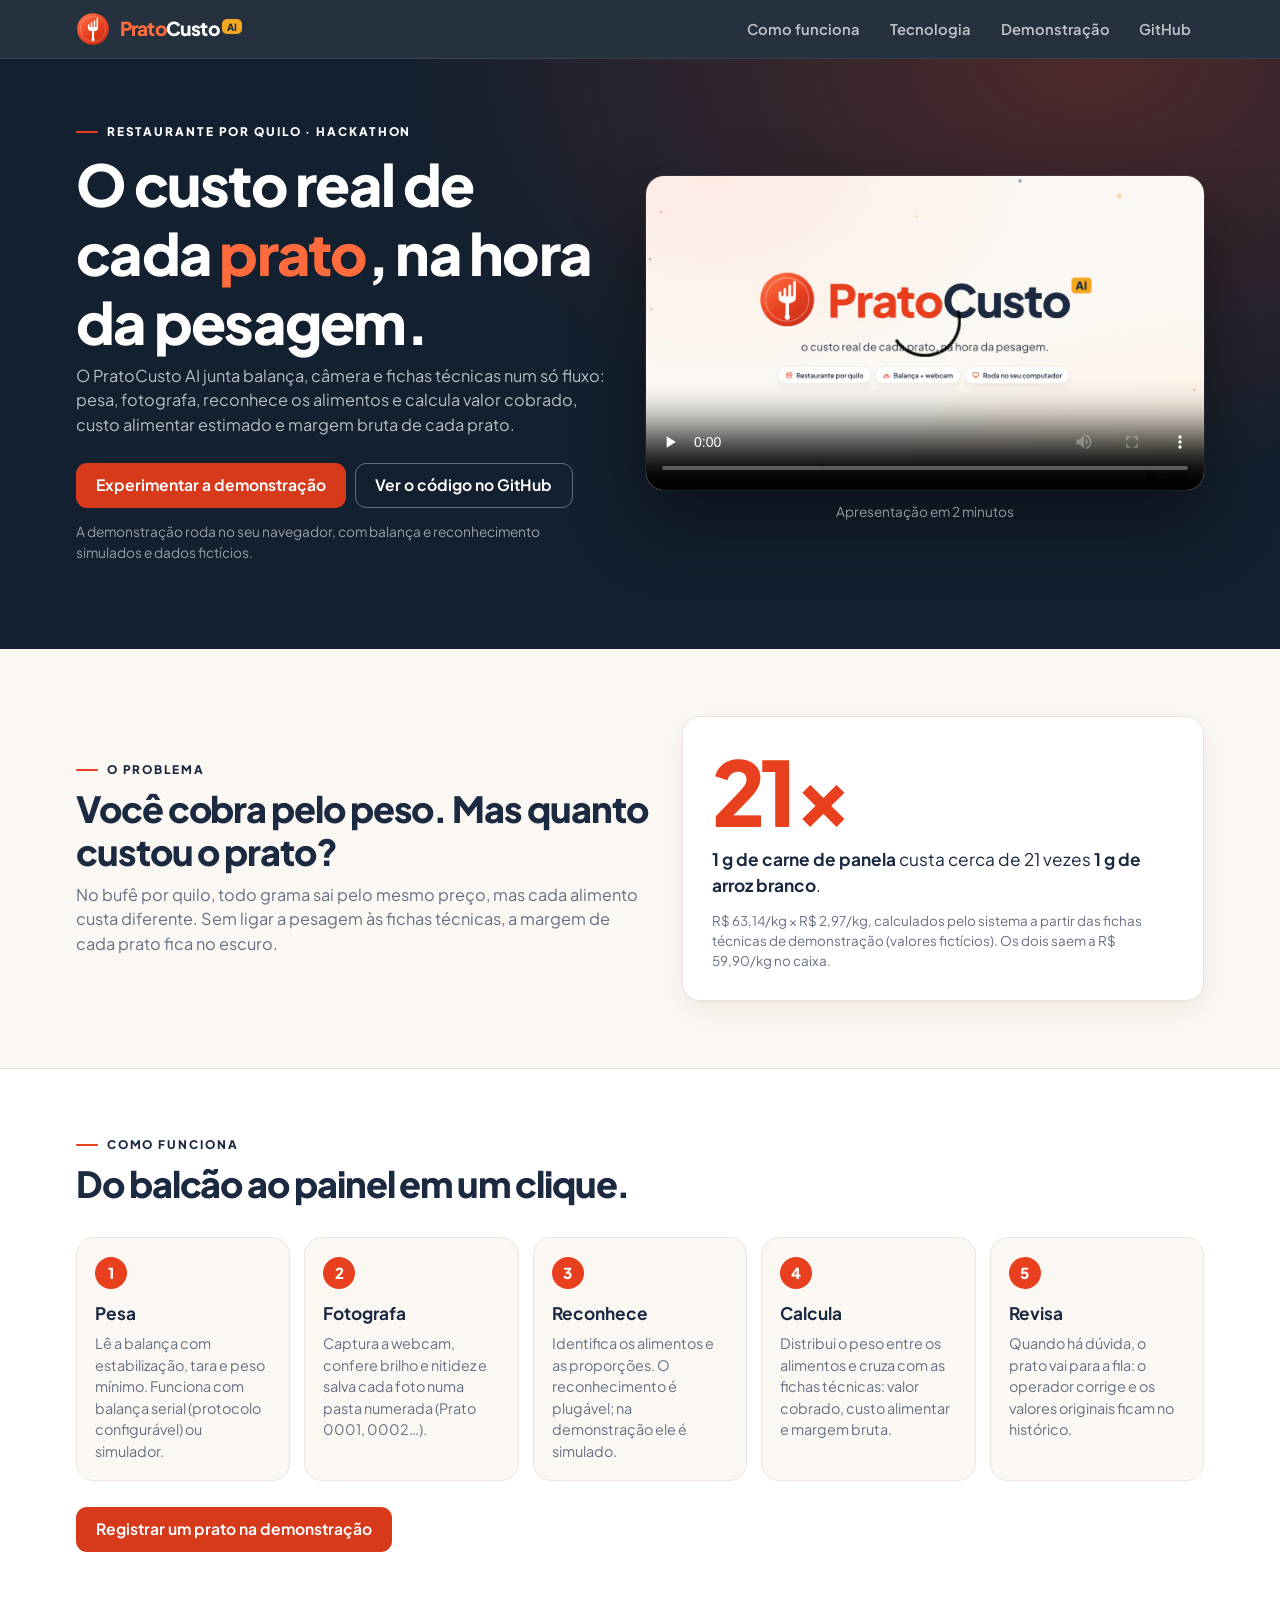
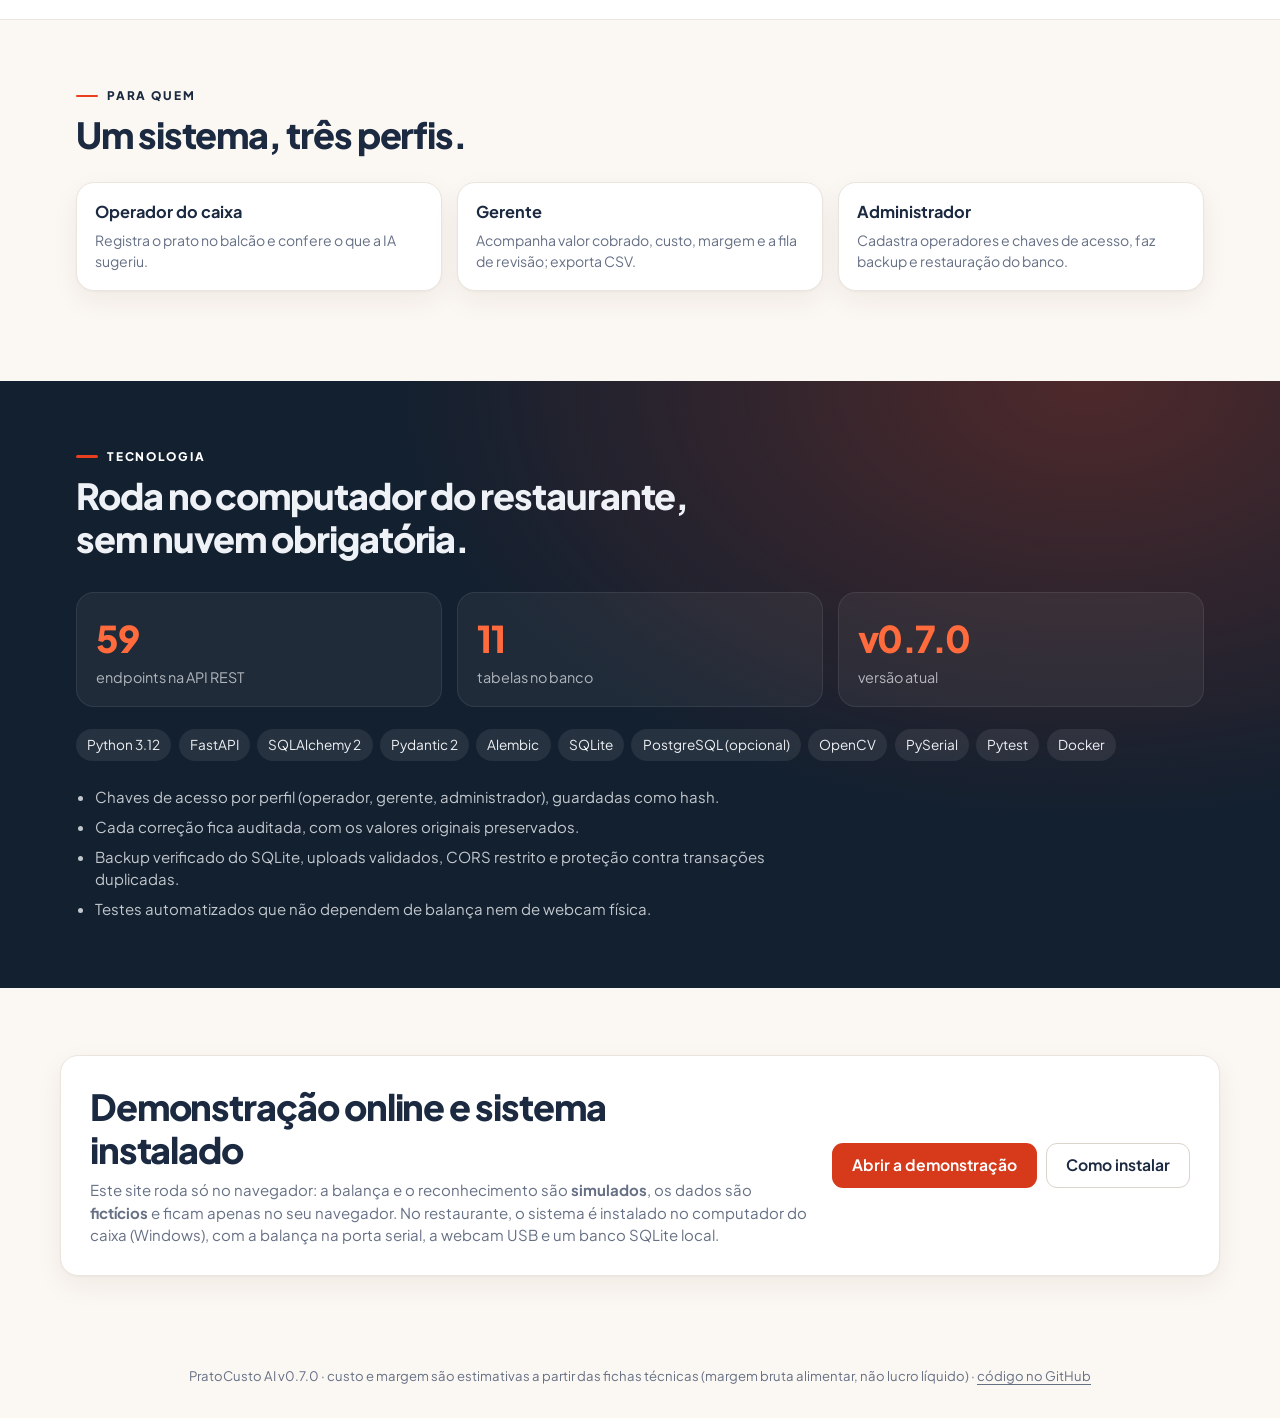
==== commit 5f39988d: "Aponta links, instalação e GitHub Pages para a main O código do branch claude/magical-fermat-438tis " ====
--- a/docs/index.html
+++ b/docs/index.html
@@ -89,7 +89,7 @@
         <div class="tiles l-tiles">
           <a class="tile" href="app/balcao.html"><strong>Operador do caixa</strong><span>Registra o prato no balcão e confere o que a IA sugeriu.</span></a>
           <a class="tile" href="app/dashboard.html"><strong>Gerente</strong><span>Acompanha valor cobrado, custo, margem e a fila de revisão; exporta CSV.</span></a>
-          <a class="tile" href="https://github.com/LabdoGui/Hackathon-Bovinus/blob/claude/magical-fermat-438tis/docs/seguranca.md"><strong>Administrador</strong><span>Cadastra operadores e chaves de acesso, faz backup e restauração do banco.</span></a>
+          <a class="tile" href="https://github.com/LabdoGui/Hackathon-Bovinus/blob/main/docs/seguranca.md"><strong>Administrador</strong><span>Cadastra operadores e chaves de acesso, faz backup e restauração do banco.</span></a>
         </div>
       </div>
     </section>
@@ -123,7 +123,7 @@
         </div>
         <div class="actions">
           <a class="button lg" href="app/index.html">Abrir a demonstração</a>
-          <a class="button lg secondary" href="https://github.com/LabdoGui/Hackathon-Bovinus/blob/claude/magical-fermat-438tis/docs/instalacao-windows.md">Como instalar</a>
+          <a class="button lg secondary" href="https://github.com/LabdoGui/Hackathon-Bovinus/blob/main/docs/instalacao-windows.md">Como instalar</a>
         </div>
       </div>
     </section>
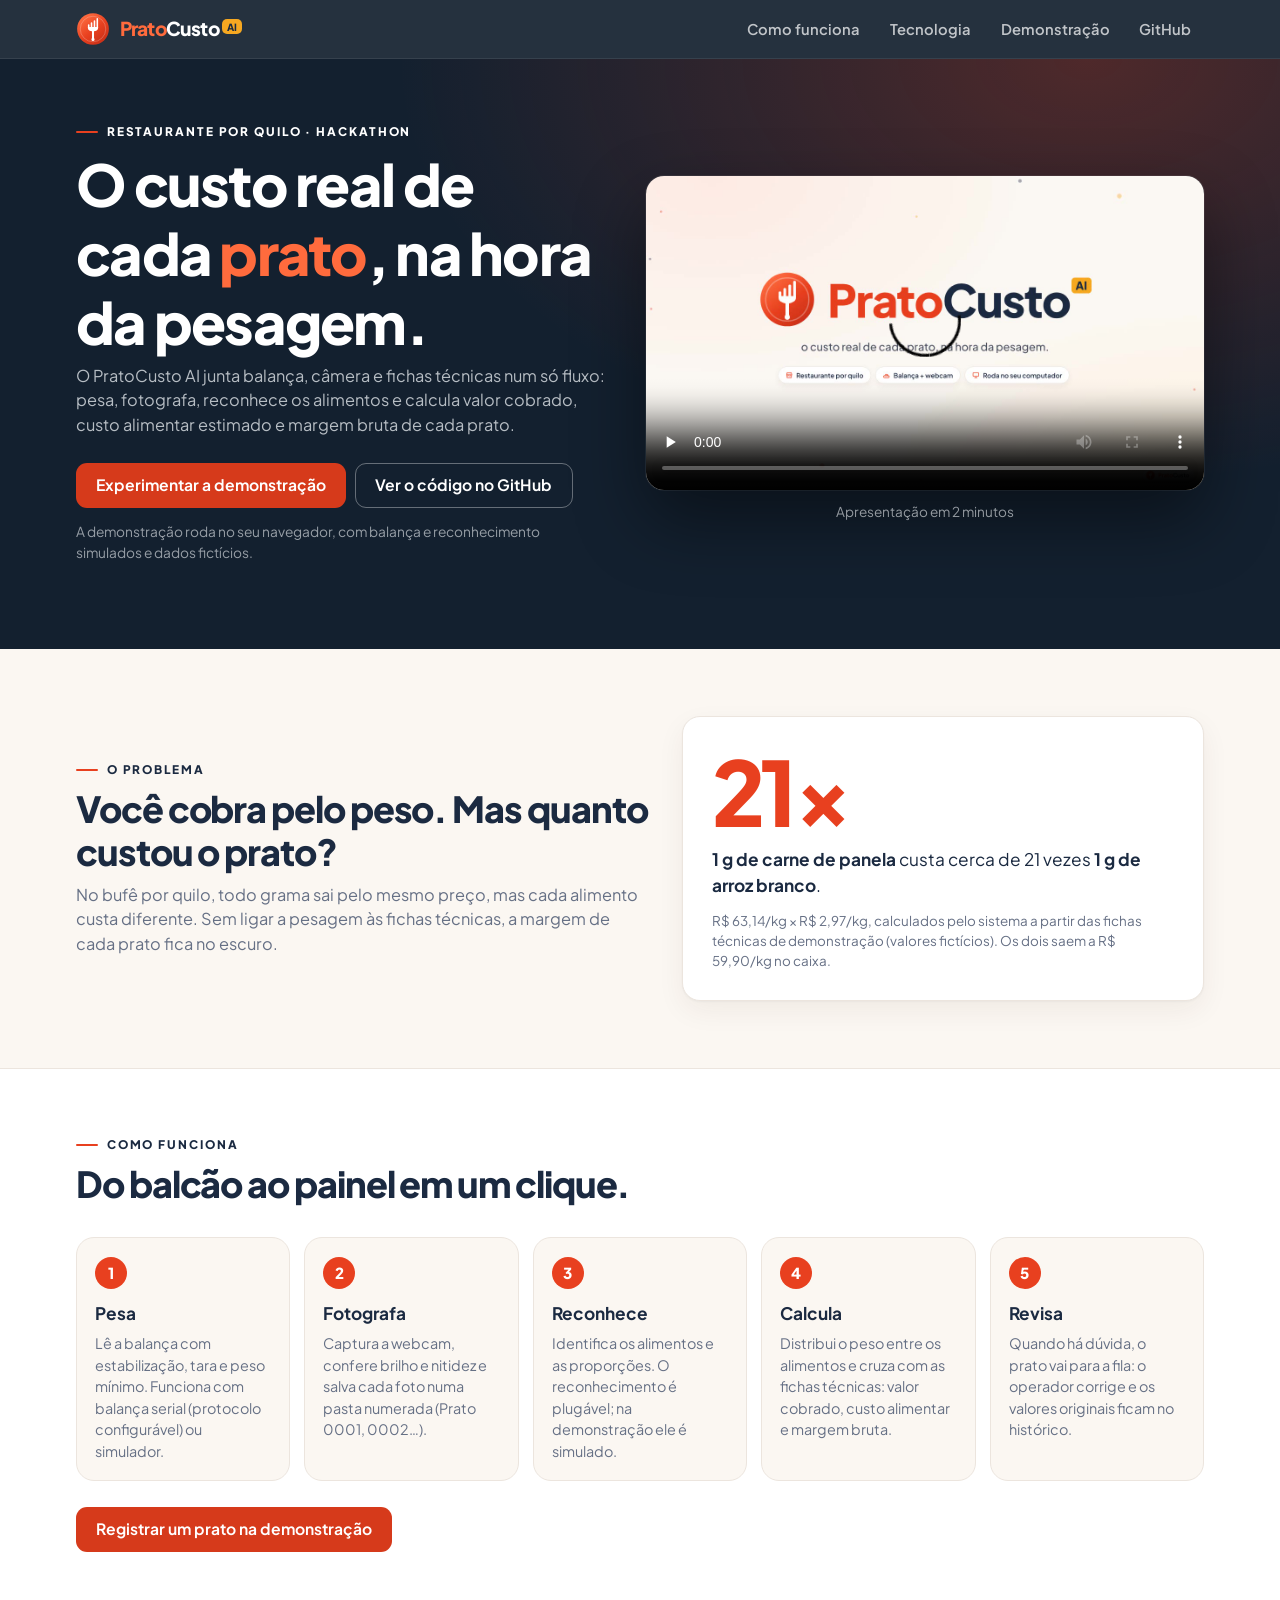
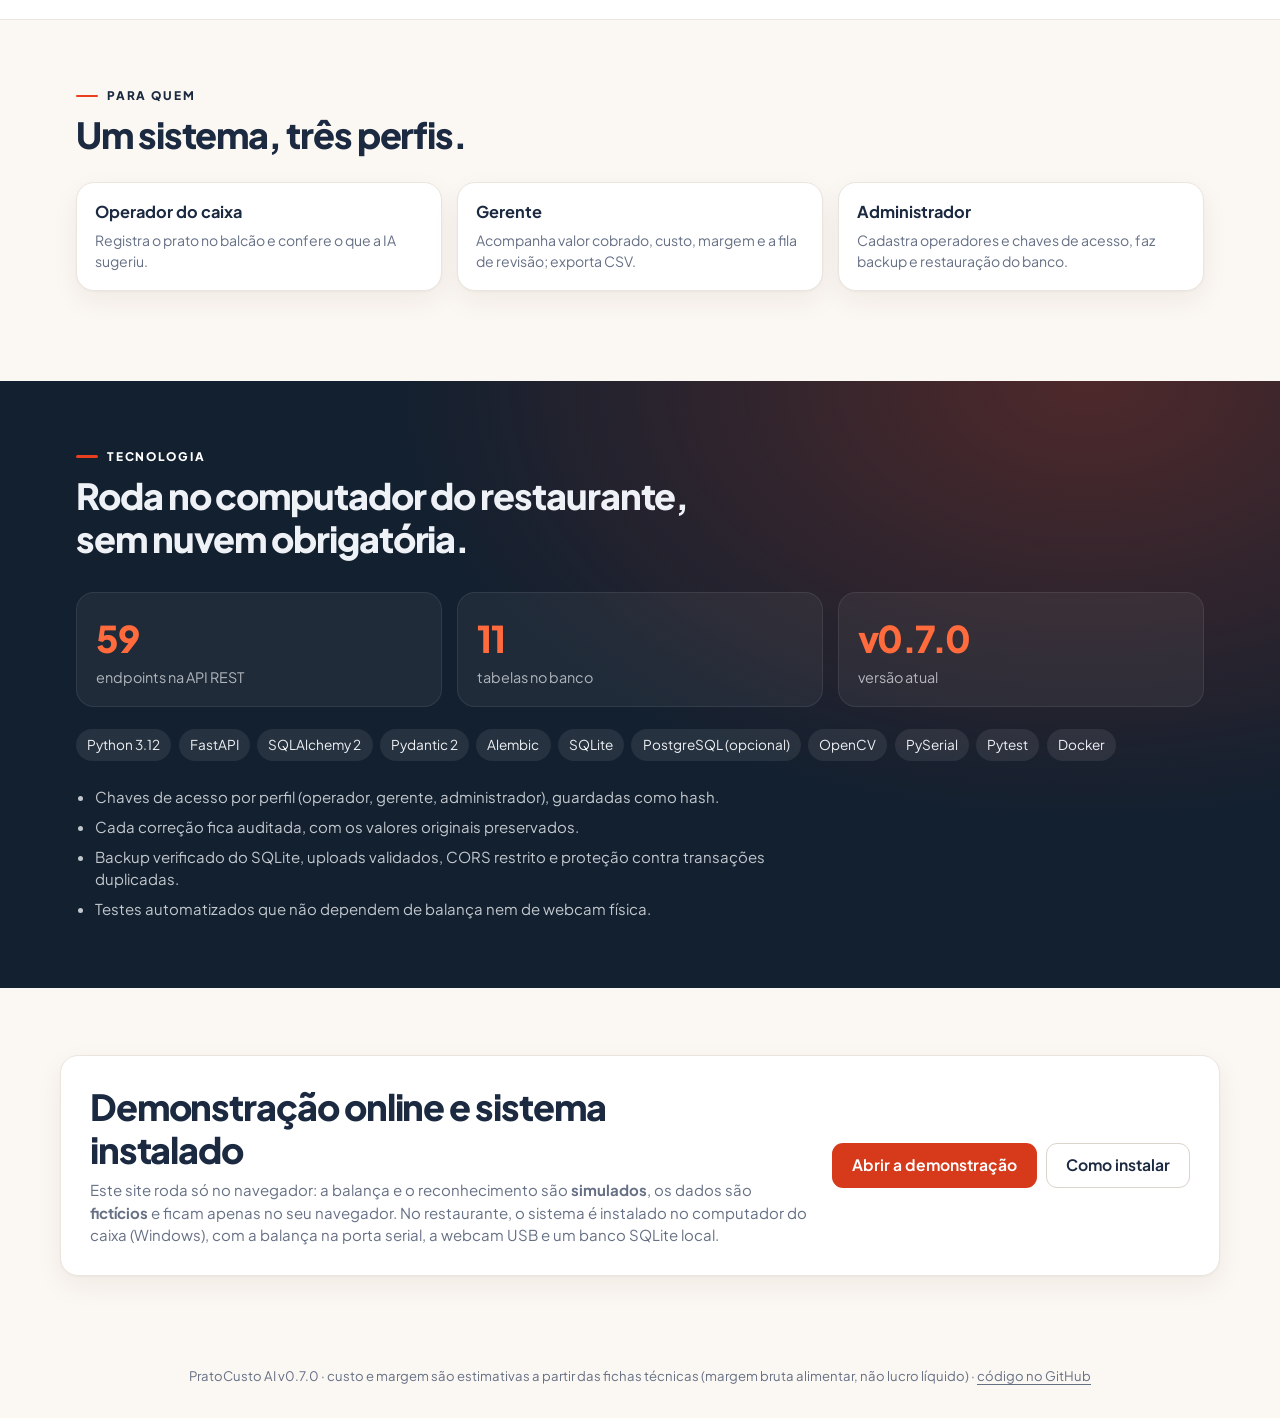
==== commit 2a415972: "Junta o branch claude/magical-fermat-438tis na main Traz para a main o visual novo, a página Balcão " ====
--- a/docs/index.html
+++ b/docs/index.html
@@ -89,7 +89,7 @@
         <div class="tiles l-tiles">
           <a class="tile" href="app/balcao.html"><strong>Operador do caixa</strong><span>Registra o prato no balcão e confere o que a IA sugeriu.</span></a>
           <a class="tile" href="app/dashboard.html"><strong>Gerente</strong><span>Acompanha valor cobrado, custo, margem e a fila de revisão; exporta CSV.</span></a>
-          <a class="tile" href="https://github.com/LabdoGui/Hackathon-Bovinus/blob/main/docs/seguranca.md"><strong>Administrador</strong><span>Cadastra operadores e chaves de acesso, faz backup e restauração do banco.</span></a>
+          <a class="tile" href="https://github.com/LabdoGui/Hackathon-Bovinus/blob/claude/magical-fermat-438tis/docs/seguranca.md"><strong>Administrador</strong><span>Cadastra operadores e chaves de acesso, faz backup e restauração do banco.</span></a>
         </div>
       </div>
     </section>
@@ -123,7 +123,7 @@
         </div>
         <div class="actions">
           <a class="button lg" href="app/index.html">Abrir a demonstração</a>
-          <a class="button lg secondary" href="https://github.com/LabdoGui/Hackathon-Bovinus/blob/main/docs/instalacao-windows.md">Como instalar</a>
+          <a class="button lg secondary" href="https://github.com/LabdoGui/Hackathon-Bovinus/blob/claude/magical-fermat-438tis/docs/instalacao-windows.md">Como instalar</a>
         </div>
       </div>
     </section>
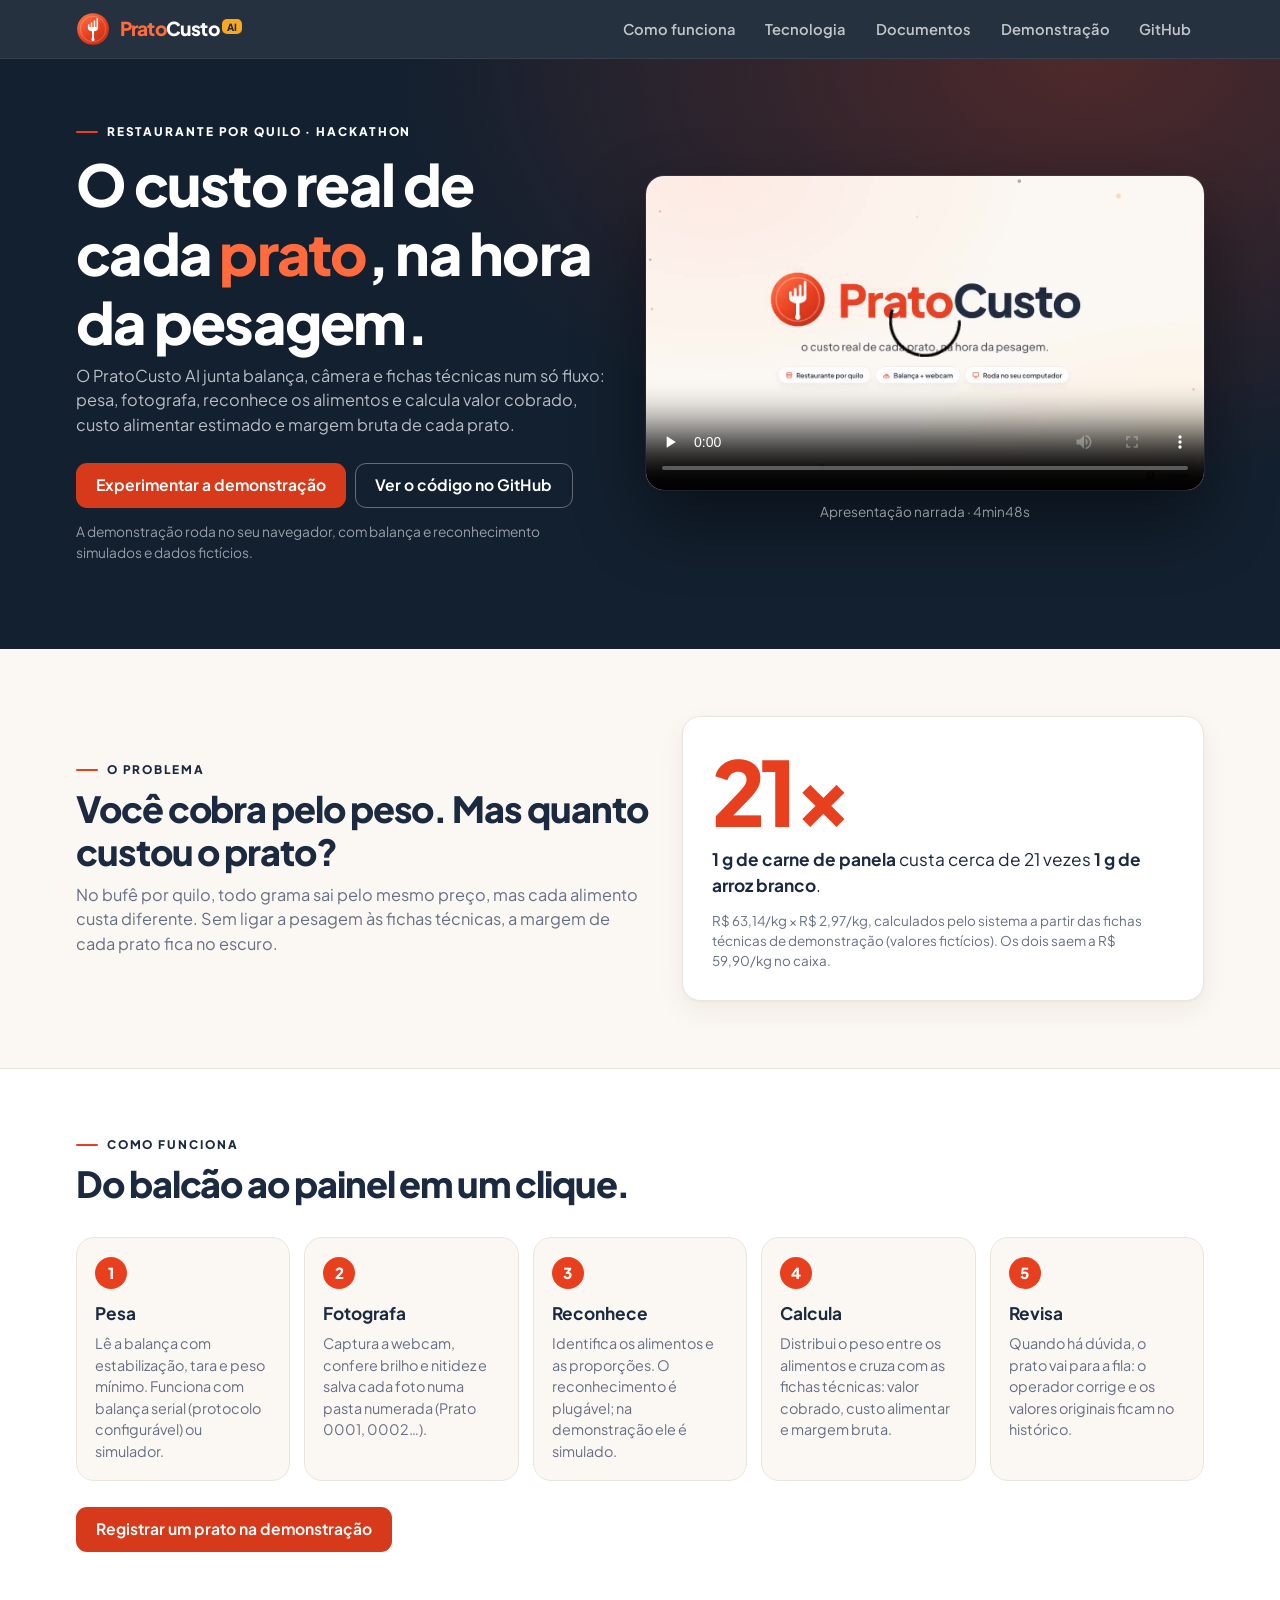
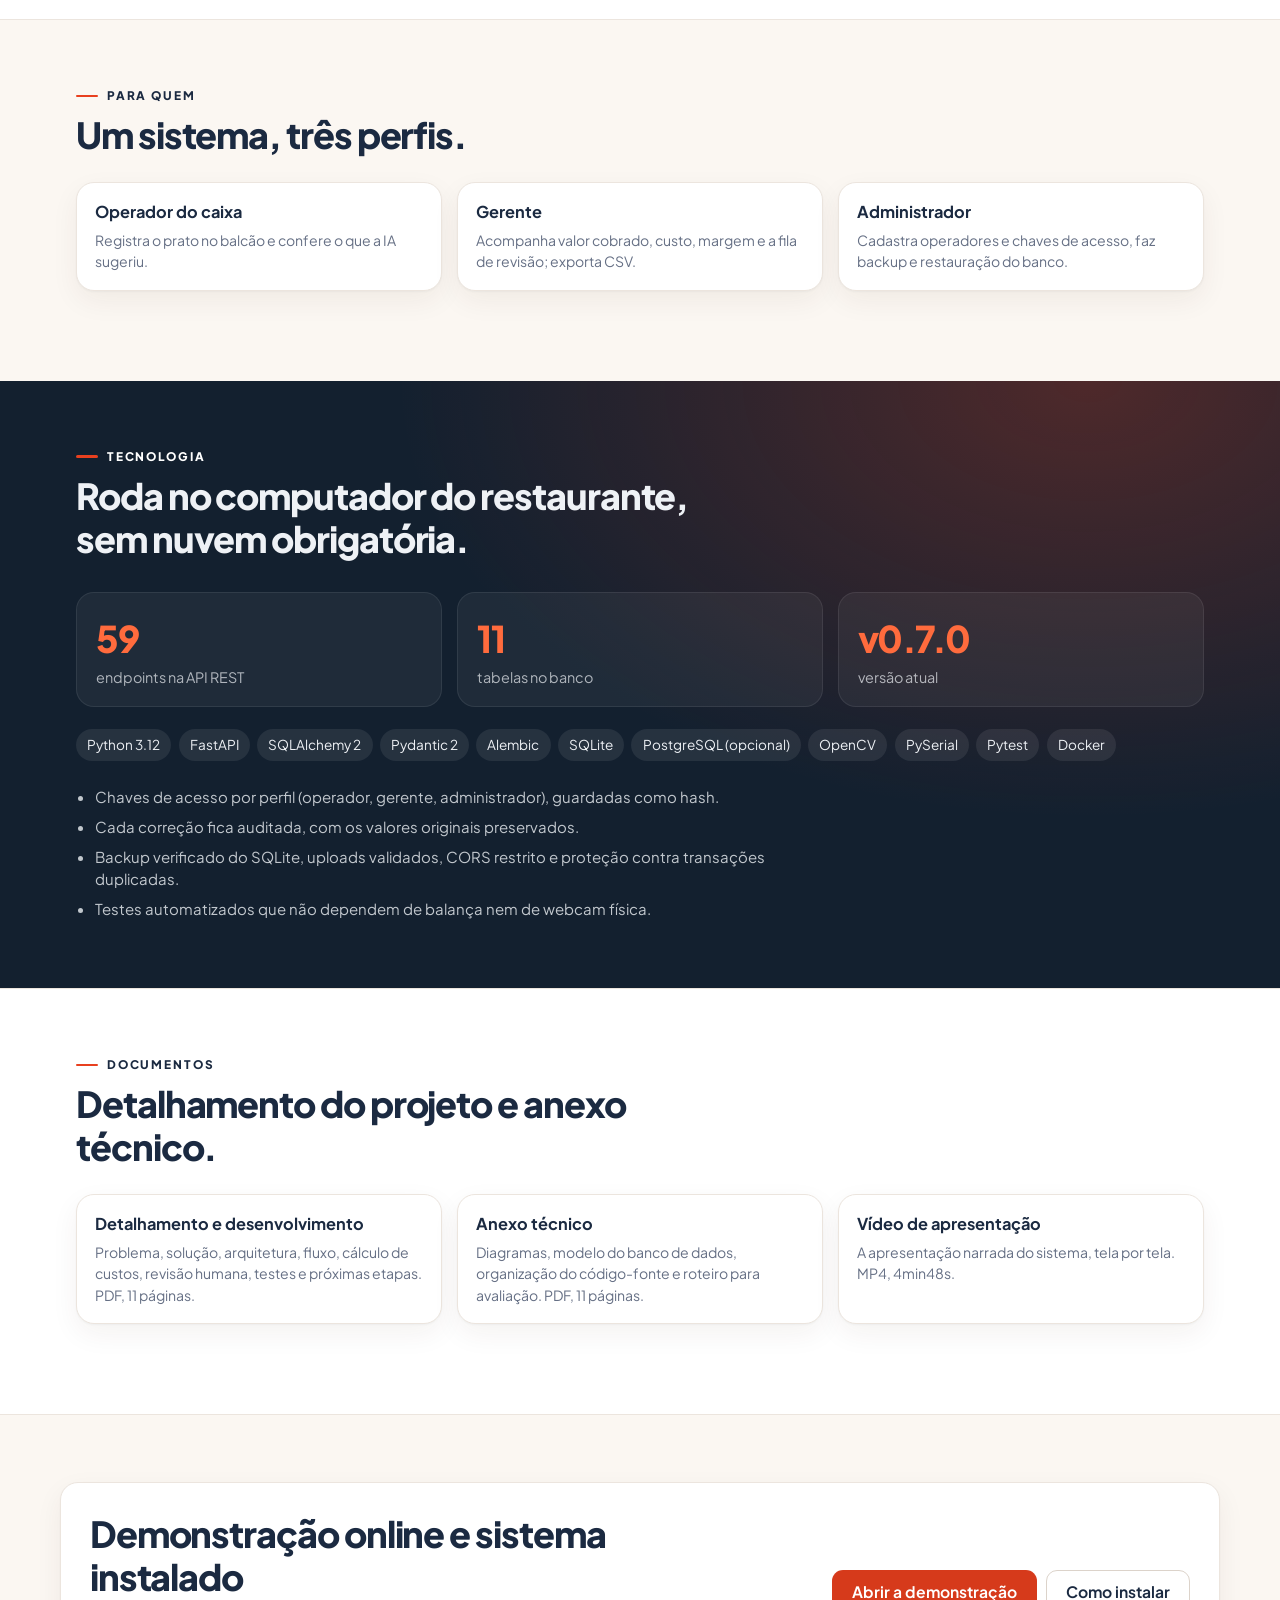
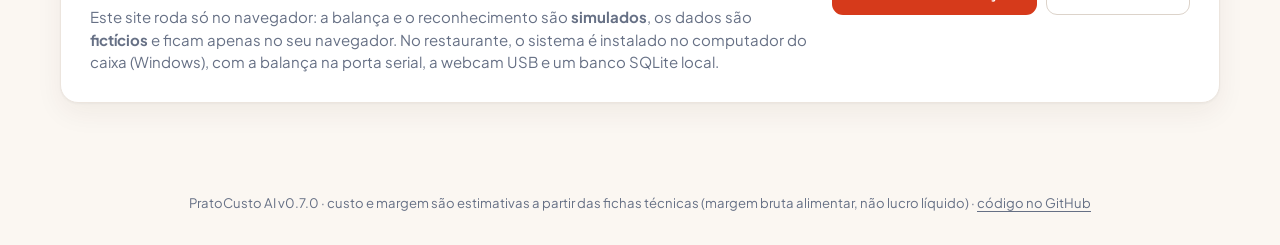
==== commit 33f3674e: "Vídeo narrado, documentos do projeto e favicon em PNG - docs/media/pratocusto.mp4: nova apresentação" ====
--- a/docs/index.html
+++ b/docs/index.html
@@ -7,6 +7,8 @@
   <meta name="description" content="PratoCusto AI: o custo real de cada prato no restaurante por quilo, na hora da pesagem. Balança, câmera, fichas técnicas e margem bruta.">
   <meta name="theme-color" content="#13202F">
   <title>PratoCusto AI — o custo real de cada prato</title>
+  <link rel="icon" type="image/png" sizes="32x32" href="app/static/img/icone-32.png">
+  <link rel="apple-touch-icon" href="app/static/img/icone-180.png">
   <link rel="icon" type="image/svg+xml" href="app/static/img/icone.svg">
   <link rel="preload" as="font" type="font/woff2" crossorigin href="app/static/fonts/PlusJakartaSans.woff2">
   <link rel="stylesheet" href="app/static/style.css">
@@ -21,6 +23,7 @@
     <nav aria-label="Seções">
       <a href="#como-funciona">Como funciona</a>
       <a href="#tecnologia">Tecnologia</a>
+      <a href="#documentos">Documentos</a>
       <a href="app/index.html">Demonstração</a>
       <a href="https://github.com/LabdoGui/Hackathon-Bovinus">GitHub</a>
     </nav>
@@ -43,7 +46,7 @@
         <video controls preload="none" playsinline poster="media/pratocusto-poster.jpg">
           <source src="media/pratocusto.mp4" type="video/mp4">
         </video>
-        <figcaption>Apresentação em 2 minutos</figcaption>
+        <figcaption>Apresentação narrada · 4min48s</figcaption>
       </figure>
       
     </div>
@@ -89,7 +92,7 @@
         <div class="tiles l-tiles">
           <a class="tile" href="app/balcao.html"><strong>Operador do caixa</strong><span>Registra o prato no balcão e confere o que a IA sugeriu.</span></a>
           <a class="tile" href="app/dashboard.html"><strong>Gerente</strong><span>Acompanha valor cobrado, custo, margem e a fila de revisão; exporta CSV.</span></a>
-          <a class="tile" href="https://github.com/LabdoGui/Hackathon-Bovinus/blob/claude/magical-fermat-438tis/docs/seguranca.md"><strong>Administrador</strong><span>Cadastra operadores e chaves de acesso, faz backup e restauração do banco.</span></a>
+          <a class="tile" href="https://github.com/LabdoGui/Hackathon-Bovinus/blob/main/docs/seguranca.md"><strong>Administrador</strong><span>Cadastra operadores e chaves de acesso, faz backup e restauração do banco.</span></a>
         </div>
       </div>
     </section>
@@ -115,6 +118,18 @@
       </div>
     </section>
 
+    <section class="l-section alt" id="documentos">
+      <div class="l-wrap">
+        <p class="kicker">Documentos</p>
+        <h2>Detalhamento do projeto e anexo técnico.</h2>
+        <div class="tiles l-tiles">
+          <a class="tile" href="media/documentos/Detalhamento_Desenvolvimento_PratoCusto_AI_Bovinus.pdf"><strong>Detalhamento e desenvolvimento</strong><span>Problema, solução, arquitetura, fluxo, cálculo de custos, revisão humana, testes e próximas etapas. PDF, 11 páginas.</span></a>
+          <a class="tile" href="media/documentos/Anexo_Tecnico_PratoCusto_AI_Bovinus.pdf"><strong>Anexo técnico</strong><span>Diagramas, modelo do banco de dados, organização do código-fonte e roteiro para avaliação. PDF, 11 páginas.</span></a>
+          <a class="tile" href="media/pratocusto.mp4"><strong>Vídeo de apresentação</strong><span>A apresentação narrada do sistema, tela por tela. MP4, 4min48s.</span></a>
+        </div>
+      </div>
+    </section>
+
     <section class="l-section">
       <div class="l-wrap l-cta card">
         <div>
@@ -123,7 +138,7 @@
         </div>
         <div class="actions">
           <a class="button lg" href="app/index.html">Abrir a demonstração</a>
-          <a class="button lg secondary" href="https://github.com/LabdoGui/Hackathon-Bovinus/blob/claude/magical-fermat-438tis/docs/instalacao-windows.md">Como instalar</a>
+          <a class="button lg secondary" href="https://github.com/LabdoGui/Hackathon-Bovinus/blob/main/docs/instalacao-windows.md">Como instalar</a>
         </div>
       </div>
     </section>
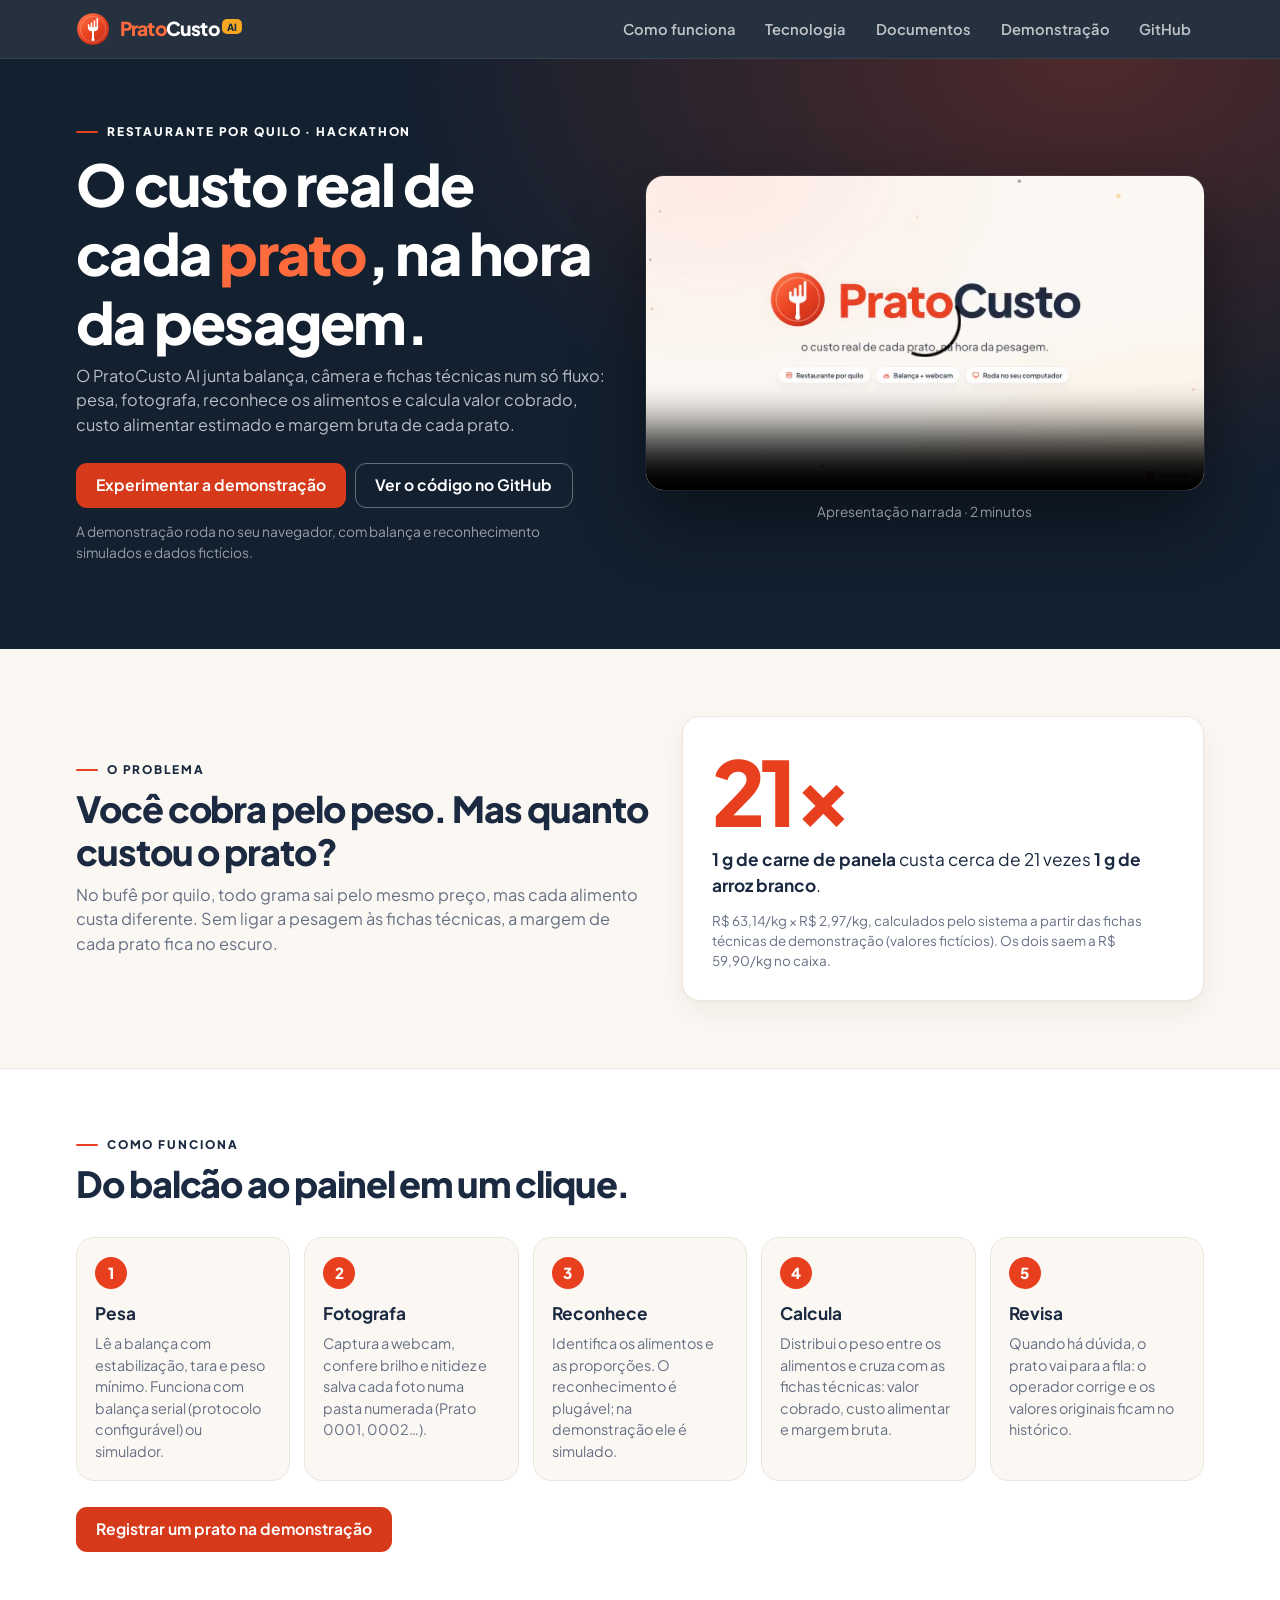
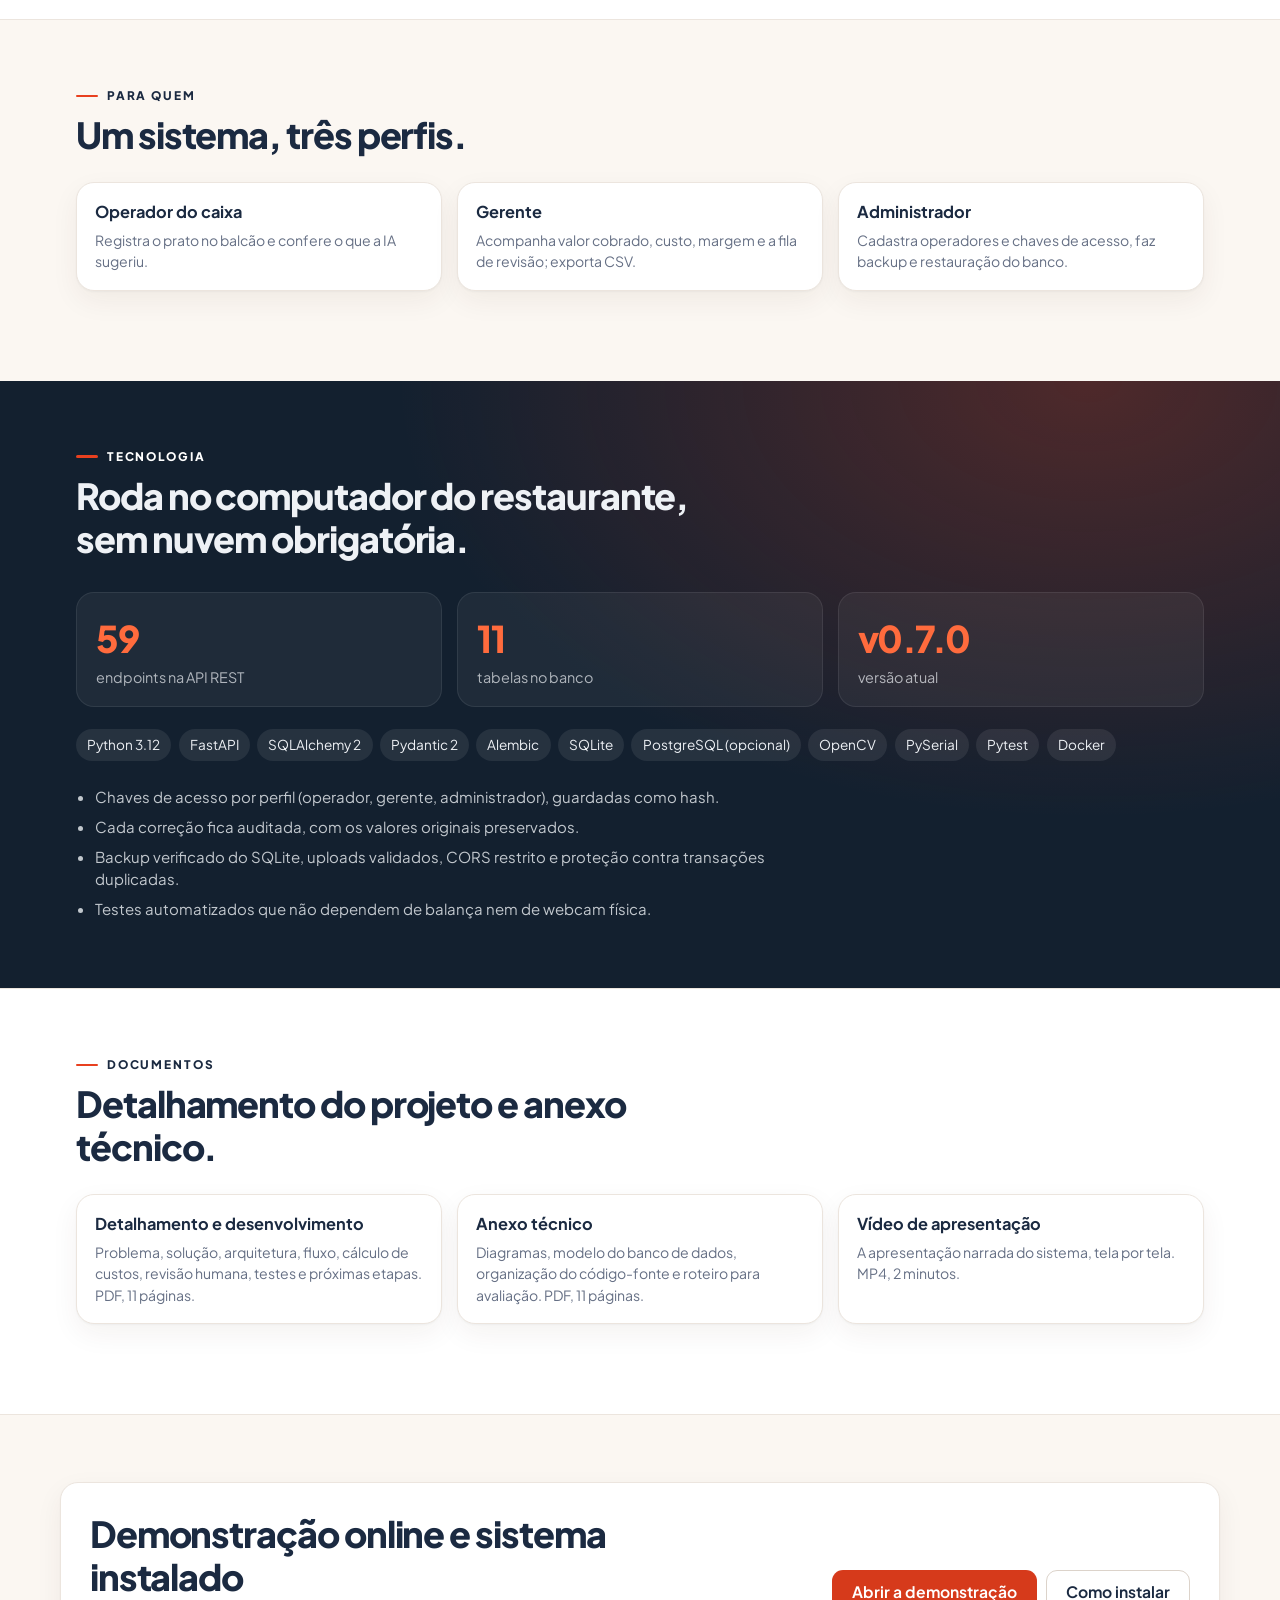
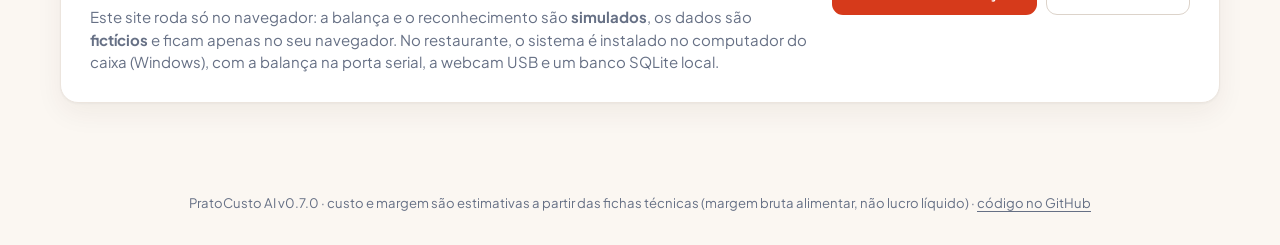
==== commit 428b9d41: "Vídeo de apresentação reduzido para 2 minutos Mesma narração, só com as frases principais de cada ce" ====
--- a/docs/index.html
+++ b/docs/index.html
@@ -46,7 +46,7 @@
         <video controls preload="none" playsinline poster="media/pratocusto-poster.jpg">
           <source src="media/pratocusto.mp4" type="video/mp4">
         </video>
-        <figcaption>Apresentação narrada · 4min48s</figcaption>
+        <figcaption>Apresentação narrada · 2 minutos</figcaption>
       </figure>
       
     </div>
@@ -125,7 +125,7 @@
         <div class="tiles l-tiles">
           <a class="tile" href="media/documentos/Detalhamento_Desenvolvimento_PratoCusto_AI_Bovinus.pdf"><strong>Detalhamento e desenvolvimento</strong><span>Problema, solução, arquitetura, fluxo, cálculo de custos, revisão humana, testes e próximas etapas. PDF, 11 páginas.</span></a>
           <a class="tile" href="media/documentos/Anexo_Tecnico_PratoCusto_AI_Bovinus.pdf"><strong>Anexo técnico</strong><span>Diagramas, modelo do banco de dados, organização do código-fonte e roteiro para avaliação. PDF, 11 páginas.</span></a>
-          <a class="tile" href="media/pratocusto.mp4"><strong>Vídeo de apresentação</strong><span>A apresentação narrada do sistema, tela por tela. MP4, 4min48s.</span></a>
+          <a class="tile" href="media/pratocusto.mp4"><strong>Vídeo de apresentação</strong><span>A apresentação narrada do sistema, tela por tela. MP4, 2 minutos.</span></a>
         </div>
       </div>
     </section>
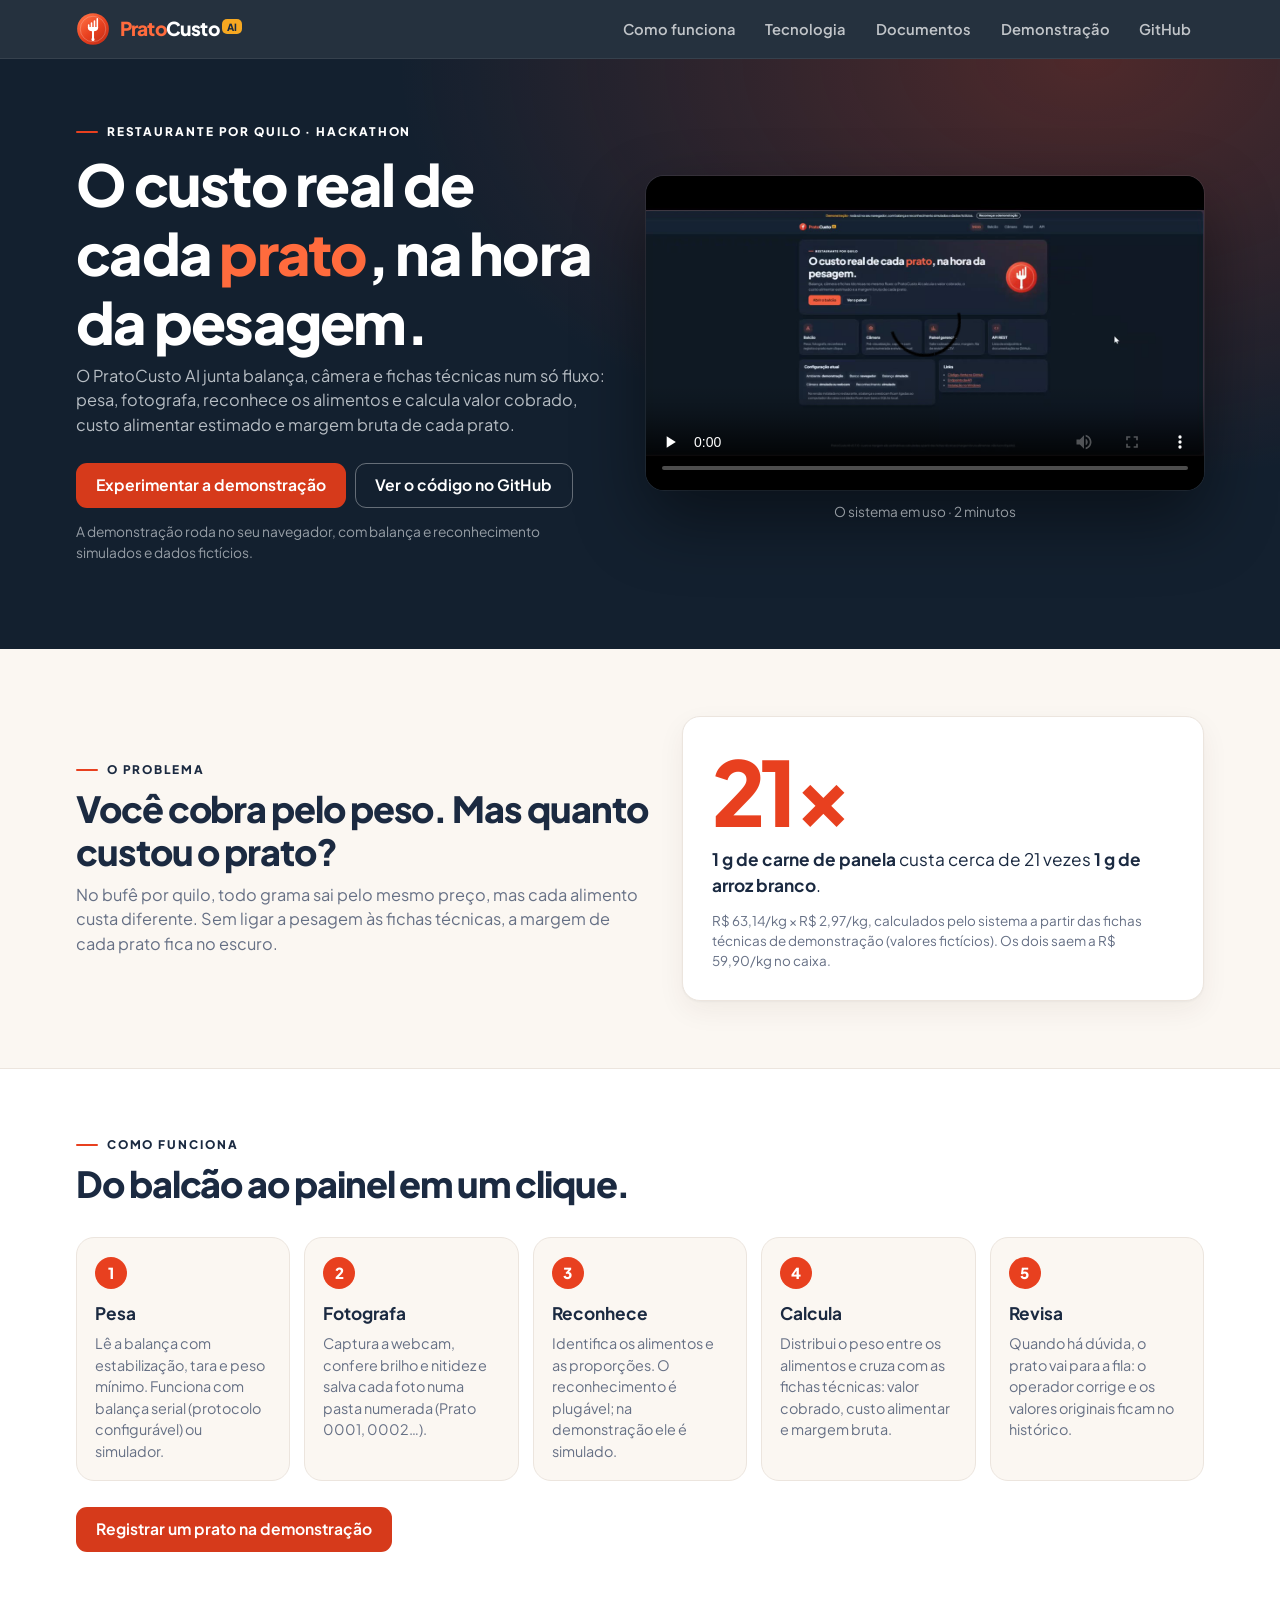
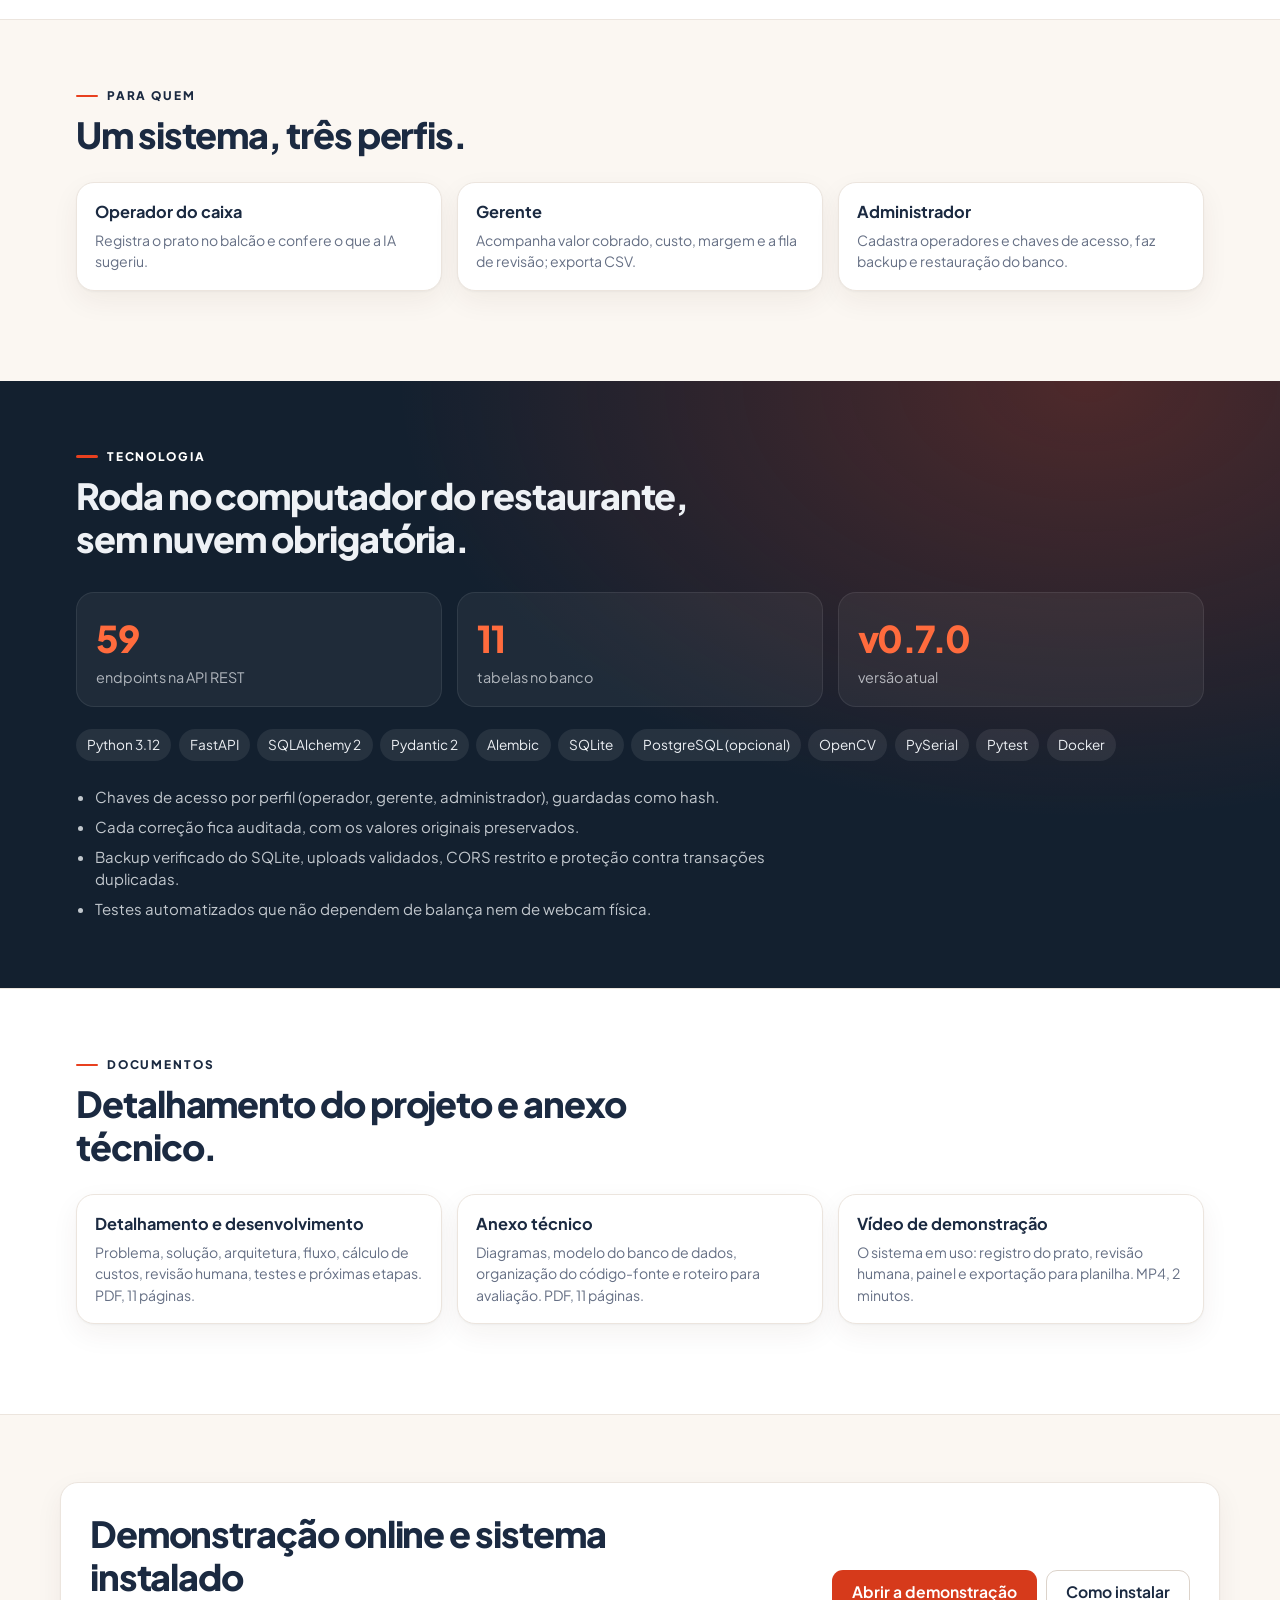
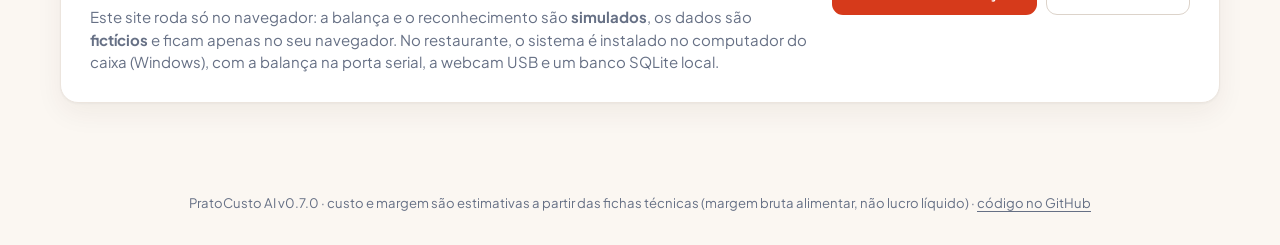
==== commit 226eaec7: "Troca o vídeo do site pela gravação do sistema em uso Gravação de tela de 2 minutos (registro do pra" ====
--- a/docs/index.html
+++ b/docs/index.html
@@ -46,7 +46,7 @@
         <video controls preload="none" playsinline poster="media/pratocusto-poster.jpg">
           <source src="media/pratocusto.mp4" type="video/mp4">
         </video>
-        <figcaption>Apresentação narrada · 2 minutos</figcaption>
+        <figcaption>O sistema em uso · 2 minutos</figcaption>
       </figure>
       
     </div>
@@ -125,7 +125,7 @@
         <div class="tiles l-tiles">
           <a class="tile" href="media/documentos/Detalhamento_Desenvolvimento_PratoCusto_AI_Bovinus.pdf"><strong>Detalhamento e desenvolvimento</strong><span>Problema, solução, arquitetura, fluxo, cálculo de custos, revisão humana, testes e próximas etapas. PDF, 11 páginas.</span></a>
           <a class="tile" href="media/documentos/Anexo_Tecnico_PratoCusto_AI_Bovinus.pdf"><strong>Anexo técnico</strong><span>Diagramas, modelo do banco de dados, organização do código-fonte e roteiro para avaliação. PDF, 11 páginas.</span></a>
-          <a class="tile" href="media/pratocusto.mp4"><strong>Vídeo de apresentação</strong><span>A apresentação narrada do sistema, tela por tela. MP4, 2 minutos.</span></a>
+          <a class="tile" href="media/pratocusto.mp4"><strong>Vídeo de demonstração</strong><span>O sistema em uso: registro do prato, revisão humana, painel e exportação para planilha. MP4, 2 minutos.</span></a>
         </div>
       </div>
     </section>
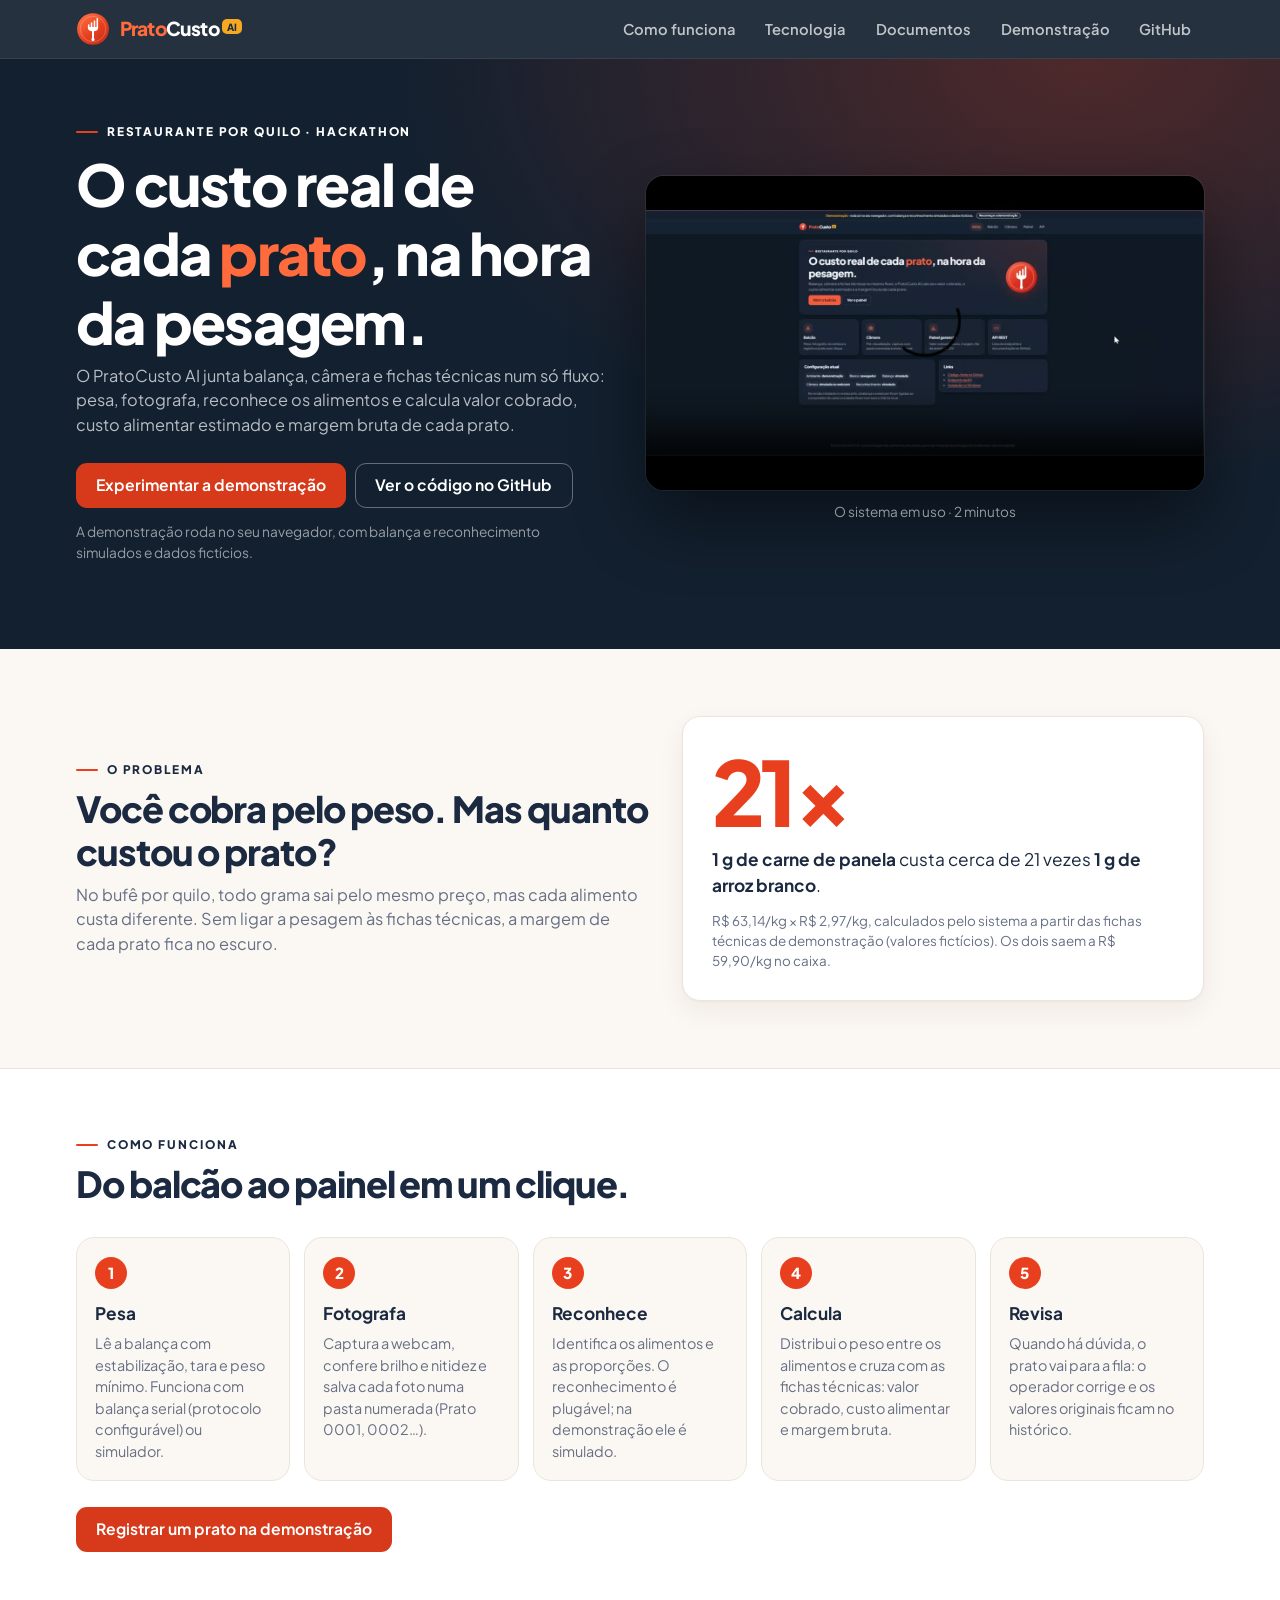
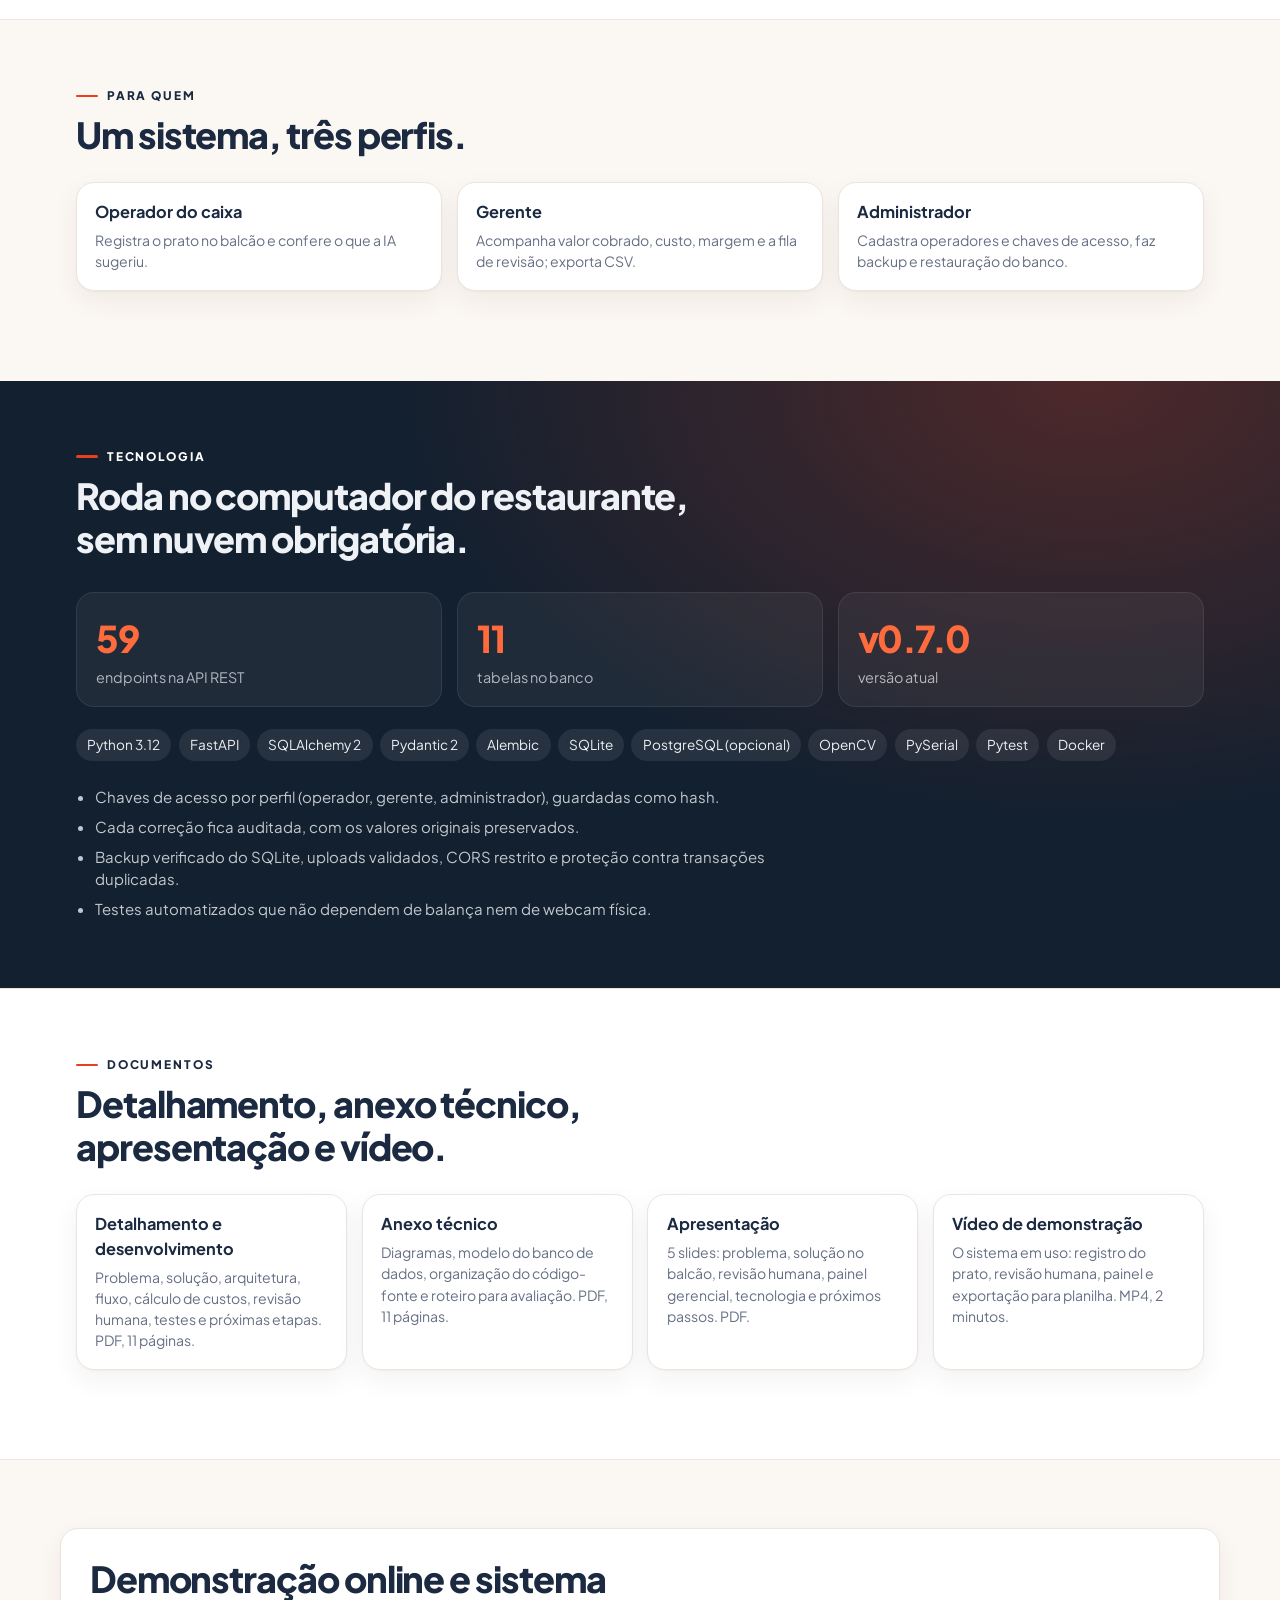
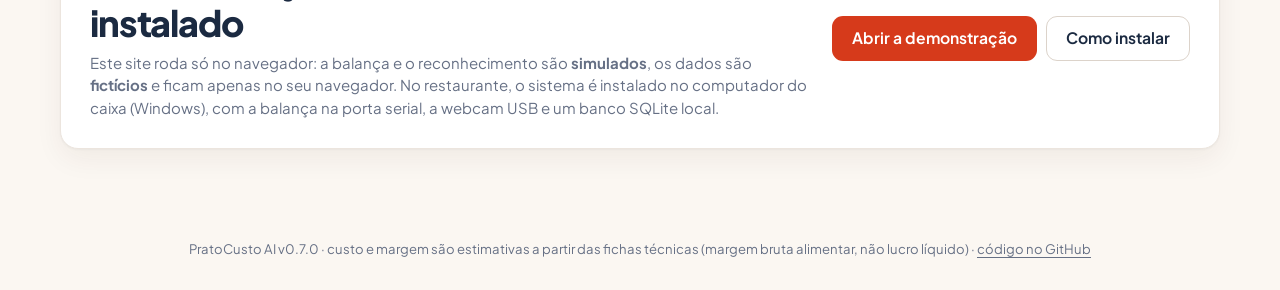
==== commit b40a65af: "Apresentação de 5 slides no README e no site PDF com problema, solução no balcão, revisão humana, pa" ====
--- a/docs/index.html
+++ b/docs/index.html
@@ -121,10 +121,11 @@
     <section class="l-section alt" id="documentos">
       <div class="l-wrap">
         <p class="kicker">Documentos</p>
-        <h2>Detalhamento do projeto e anexo técnico.</h2>
+        <h2>Detalhamento, anexo técnico, apresentação e vídeo.</h2>
         <div class="tiles l-tiles">
           <a class="tile" href="media/documentos/Detalhamento_Desenvolvimento_PratoCusto_AI_Bovinus.pdf"><strong>Detalhamento e desenvolvimento</strong><span>Problema, solução, arquitetura, fluxo, cálculo de custos, revisão humana, testes e próximas etapas. PDF, 11 páginas.</span></a>
           <a class="tile" href="media/documentos/Anexo_Tecnico_PratoCusto_AI_Bovinus.pdf"><strong>Anexo técnico</strong><span>Diagramas, modelo do banco de dados, organização do código-fonte e roteiro para avaliação. PDF, 11 páginas.</span></a>
+          <a class="tile" href="media/documentos/Apresentacao_PratoCusto_AI_Bovinus.pdf"><strong>Apresentação</strong><span>5 slides: problema, solução no balcão, revisão humana, painel gerencial, tecnologia e próximos passos. PDF.</span></a>
           <a class="tile" href="media/pratocusto.mp4"><strong>Vídeo de demonstração</strong><span>O sistema em uso: registro do prato, revisão humana, painel e exportação para planilha. MP4, 2 minutos.</span></a>
         </div>
       </div>
